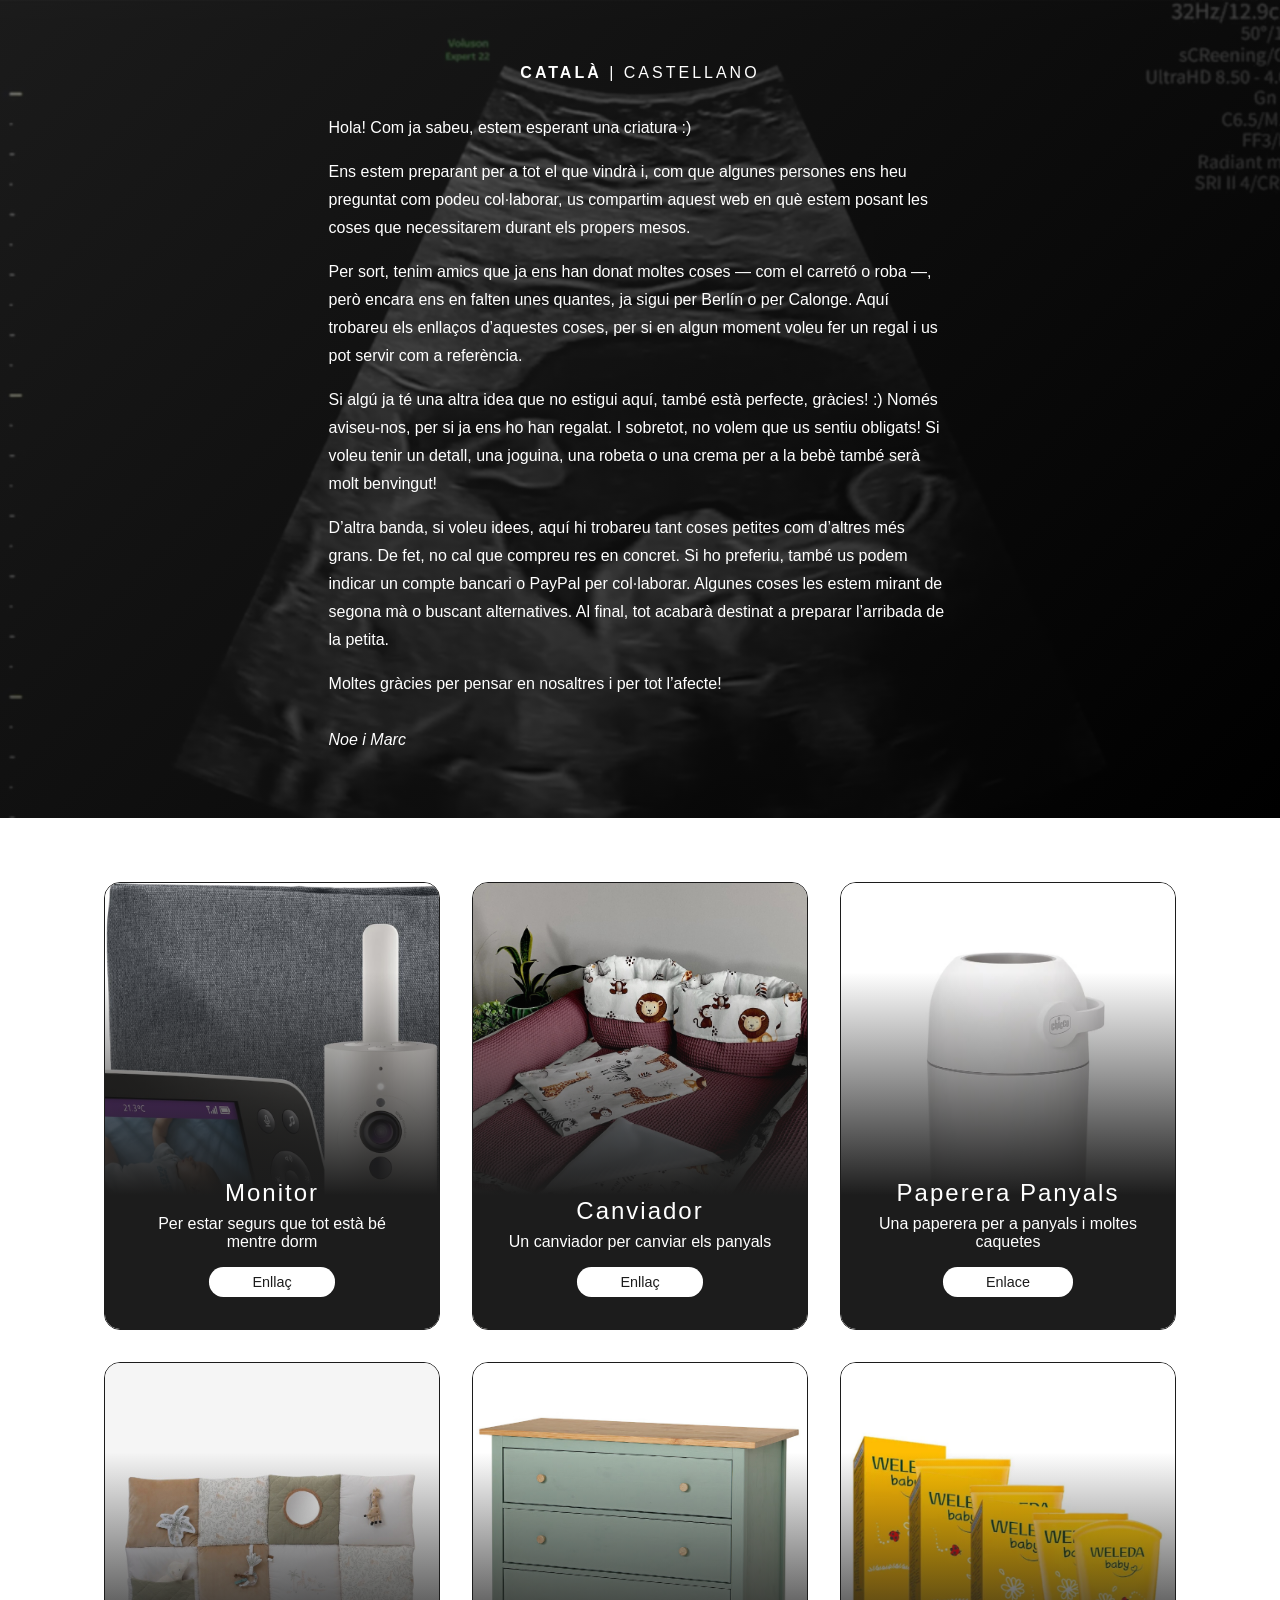
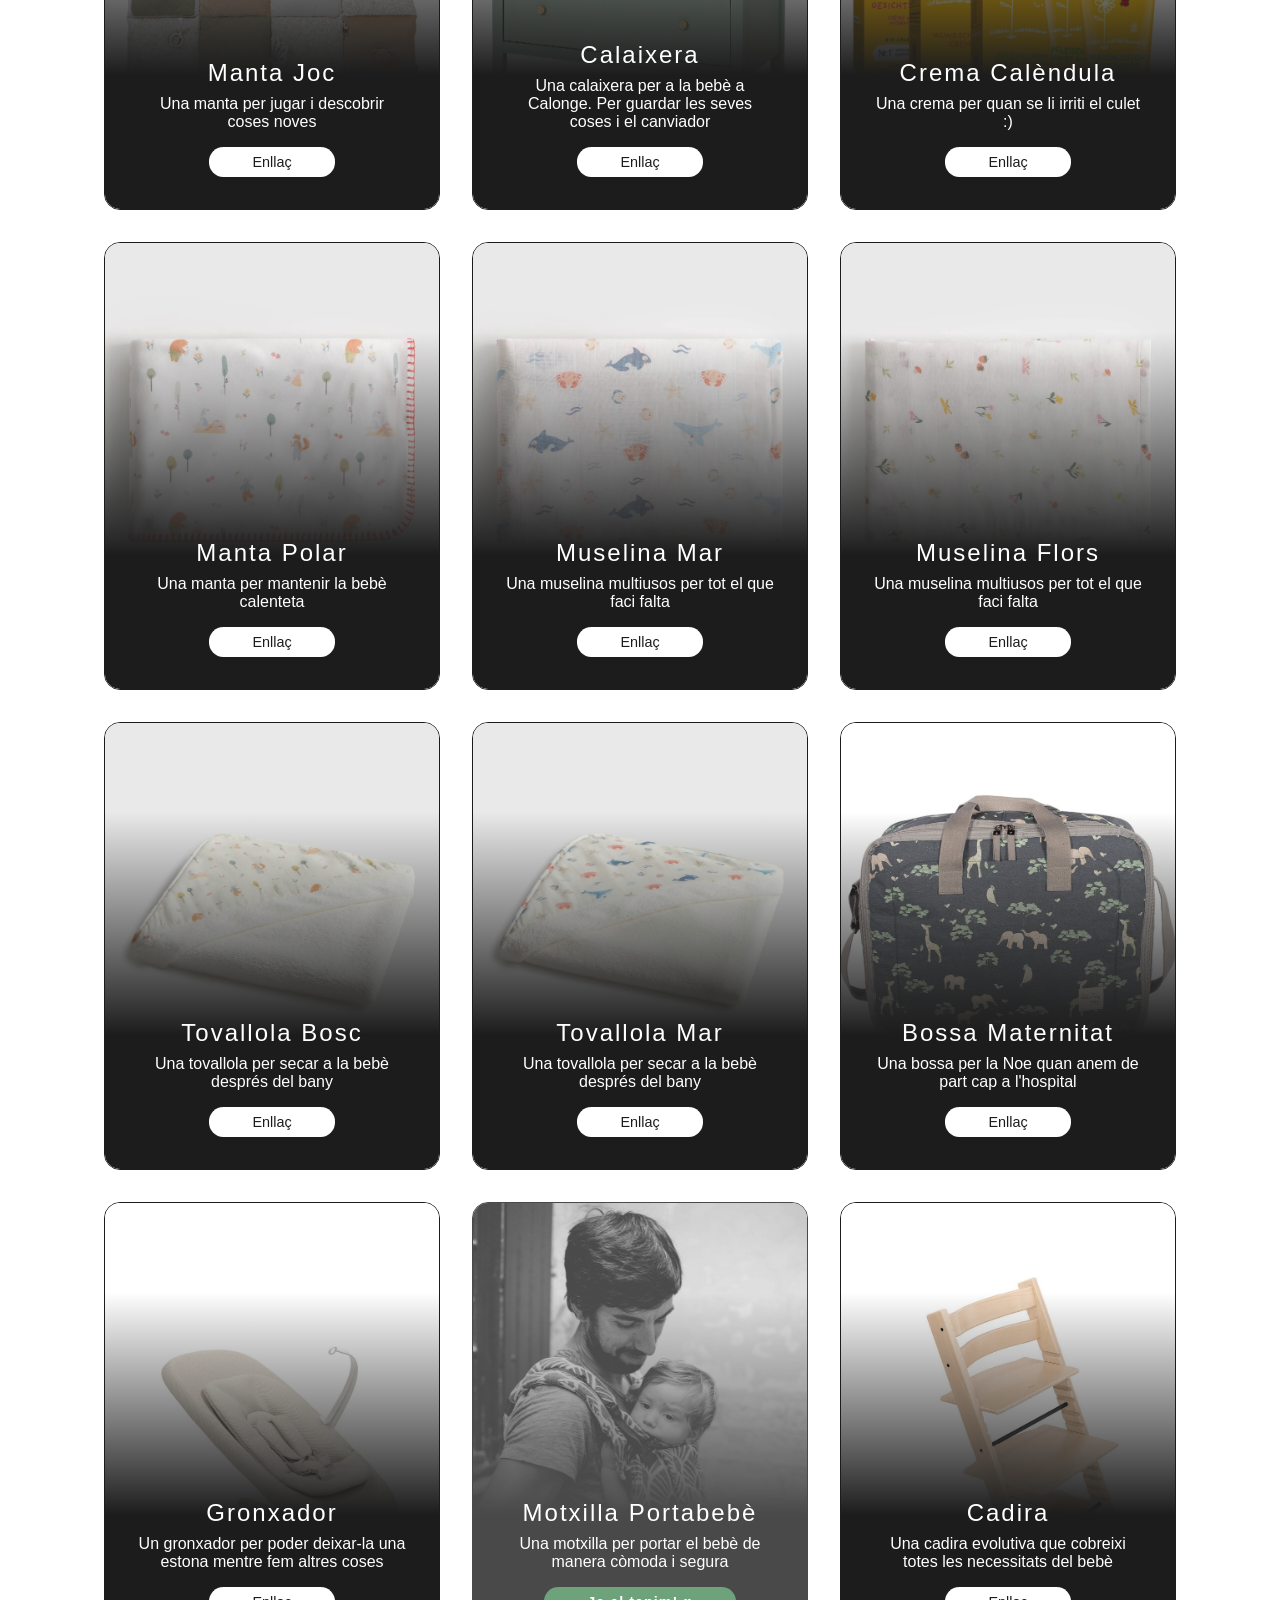
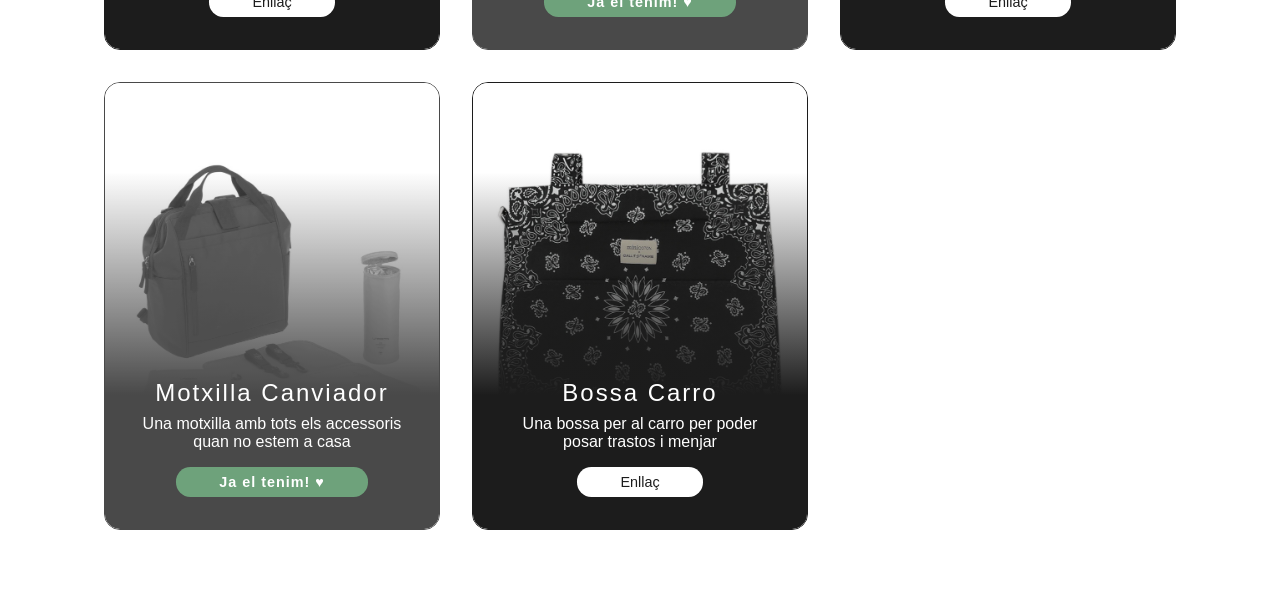
==== index.html @ ebcb917f "feat: tengui motxilla" ====
<!DOCTYPE html>
<html lang="ca-ES">

<head>
  <meta charset="UTF-8">
  <meta name="viewport" content="width=device-width, initial-scale=1.0">

  <title>Noe & Marc</title>

  <link rel="stylesheet" href="style.css">
</head>

<body>

  <section class="entrada">
    <div class="text">
      <div class="idioma">
        <a class="active" href="index.html">Català</a> |
        <a href="es.html">Castellano</a>
      </div>
      <p>Hola! Com ja sabeu, estem esperant una criatura :)</p>
      <p>Ens estem preparant per a tot el que vindrà i, com que algunes persones ens heu preguntat com podeu
        col·laborar, us compartim aquest web en què estem posant les coses que necessitarem durant els propers mesos.
      </p>
      <p>Per sort, tenim amics que ja ens han donat moltes coses — com el carretó o roba —, però encara ens en falten
        unes quantes, ja sigui per Berlín o per Calonge. Aquí trobareu els enllaços d’aquestes coses, per si en algun
        moment voleu fer un regal i us pot servir com a referència.</p>
      <p>Si algú ja té una altra idea que no estigui aquí, també està perfecte, gràcies! :) Només aviseu-nos, per si ja
        ens ho han regalat. I sobretot, no volem que us sentiu obligats! Si voleu tenir un detall, una joguina, una
        robeta o una crema per a la bebè també serà molt benvingut!</p>
      <p>D’altra banda, si voleu idees, aquí hi trobareu tant coses petites com d’altres més grans. De fet, no cal que
        compreu res en concret. Si ho preferiu, també us podem indicar un compte bancari o PayPal per col·laborar.
        Algunes coses les estem mirant de segona mà o buscant alternatives. Al final, tot acabarà destinat a preparar
        l’arribada de la petita.</p>
      <p>Moltes gràcies per pensar en nosaltres i per tot l’afecte!</p>
      <p>Noe i Marc</p>
    </div>
  </section>

  <section class="productes">

    <div class="tarjeta">
      <img alt="monitor" src="img/monitor.jpg">
      <div class="overlay">
        <h3>Monitor</h3>
        <p>Per estar segurs que tot està bé mentre dorm</p>
        <a target="_blank" href="https://www.philips.de/c-p/SCD973_26/premium-verbunden-baby-monitor-verbunden">Enllaç</a>
      </div>
    </div>

    <div class="tarjeta">
      <img alt="canviador" src="img/canviadorb.jpg">
      <div class="overlay">
        <h3>Canviador</h3>
        <p>Un canviador per canviar els panyals</p>
        <a target="_blank" href="https://sleepesheep.com/products/changing-mat-set-of-6-elements-zoo-and-blueberry?variant=53112164974925">Enllaç</a>
      </div>
    </div>

    <div class="tarjeta">
      <img alt="paperera panyals" src="img/panyals.jpg">
      <div class="overlay">
        <h3>Paperera Panyals</h3>
        <p>Una paperera per a panyals i moltes caquetes</p>
        <a target="_blank"
          href="https://www.babyone.de/windeleimer/chicco/windeleimer-odour-off-white/2000572473408.html?StoreID=80">Enlace</a>
      </div>
    </div>

    <div class="tarjeta">
      <img alt="manta joc" src="img/joc.jpg">
      <div class="overlay">
        <h3>Manta Joc</h3>
        <p>Una manta per jugar i descobrir coses noves</p>
        <a target="_blank" href="https://www.vertbaudet.de/baby-activity-decke-beige-babylon.htm?ProductId=341004136&FiltreCouleur=0821">Enllaç</a>
      </div>
    </div>

    <div class="tarjeta">
      <img alt="hemnes" src="img/hemnes.jpg">
      <div class="overlay">
        <h3>Calaixera</h3>
        <p>Una calaixera per a la bebè a Calonge. Per guardar les seves coses i el canviador</p>
        <a target="_blank" href="https://www.ikea.com/es/es/p/hemnes-comoda-3-cajones-verde-grisaceo-tinte-marron-claro-70610738/#content">Enllaç</a>
      </div>
    </div>

    <div class="tarjeta">
      <img alt="crema" src="img/crema.jpg">
      <div class="overlay">
        <h3>Crema Calèndula</h3>
        <p>Una crema per quan se li irriti el culet :)</p>
        <a target="_blank" href="https://www.shop-apotheke.com/baby/8115204/weleda-baby-gesichtscreme-calendula-weleda-baby-wundschutzcreme-calendula-weleda-baby-waschlotion-shampoo-calendula-weleda-baby-pflegecreme-calendula-koerper-gesicht.htm?offerId=COM08115204">Enllaç</a>
      </div>
    </div>

    <div class="tarjeta">
      <img alt="manta" src="img/manta.jpg">
      <div class="overlay">
        <h3>Manta Polar</h3>
        <p>Una manta per mantenir la bebè calenteta</p>
        <a target="_blank" href="https://www.textura-interiors.com/products/plaids-poliester-wopi-blanco-bebe-cama">Enllaç</a>
      </div>
    </div>

    <div class="tarjeta">
      <img alt="muselina" src="img/muselinamar.jpg">
      <div class="overlay">
        <h3>Muselina Mar</h3>
        <p>Una muselina multiusos per tot el que faci falta</p>
        <a target="_blank" href="https://www.textura-interiors.com/products/plaids-algodon-sealumu-blanco-bebe-cama">Enllaç</a>
      </div>
    </div>

    <div class="tarjeta">
      <img alt="muselina" src="img/muselinaflors.jpg">
      <div class="overlay">
        <h3>Muselina Flors</h3>
        <p>Una muselina multiusos per tot el que faci falta</p>
        <a target="_blank" href="https://www.textura-interiors.com/products/plaids-algodon-wopimu-blanco-bebe-cama">Enllaç</a>
      </div>
    </div>

    <div class="tarjeta">
      <img alt="tovallola" src="img/tovallolabosc.jpg">
      <div class="overlay">
        <h3>Tovallola Bosc</h3>
        <p>Una tovallola per secar a la bebè després del bany</p>
        <a target="_blank" href="https://www.textura-interiors.com/products/toalla-bano-algodon-wopi-blanco-bebe-bano">Enllaç</a>
      </div>
    </div>

    <div class="tarjeta">
      <img alt="tovallola" src="img/tovallola.jpg">
      <div class="overlay">
        <h3>Tovallola Mar</h3>
        <p>Una tovallola per secar a la bebè després del bany</p>
        <a target="_blank" href="https://www.textura-interiors.com/products/toalla-bano-algodon-sealu-blanco-bebe-bano">Enllaç</a>
      </div>
    </div>

    <div class="tarjeta">
      <img alt="bossa maternitat" src="img/maternitat.jpg">
      <div class="overlay">
        <h3>Bossa Maternitat</h3>
        <p>Una bossa per la Noe quan anem de part cap a l'hospital</p>
        <a target="_blank" href="https://www.amazon.es/Walking-maternidad-Organizador-necesiten-36294/dp/B09R4XDYML">Enllaç</a>
      </div>
    </div>

    <div class="tarjeta">
      <img alt="gronxador" src="img/gronxador.jpg">
      <div class="overlay">
        <h3>Gronxador</h3>
        <p>Un gronxador per poder deixar-la una estona mentre fem altres coses</p>
        <a target="_blank" href="https://www.stokke.com/DEU/de-de/babywippe/yoga-baby-bouncer-swing.html">Enllaç</a>
      </div>
    </div>

    <div class="tarjeta tengui">
      <img alt="motxilla" src="img/motxilla.jpg">
      <div class="overlay">
        <h3>Motxilla Portabebè</h3>
        <p>Una motxilla per portar el bebè de manera còmoda i segura</p>
        <!-- <a target="_blank" href="https://kangura.com/es/tienda-online/mochilas/mochila-evolutiva-portabebe-neko-smart-baby/mocha-lino">Enllaç</a> -->
        <span class="banner">Ja el tenim! ♥</span>
      </div>
    </div>

    <div class="tarjeta">
      <img alt="cadira" src="img/cadira.jpg">
      <div class="overlay">
        <h3>Cadira</h3>
        <p>Una cadira evolutiva que cobreixi totes les necessitats del bebè</p>
        <a target="_blank" href="https://www.stokke.com/DEU/de-de/hochstuehle/tripp-trapp/1001.html">Enllaç</a>
      </div>
    </div>

    <div class="tarjeta tengui">
      <img alt="canviador" src="img/canviador.jpg">
      <div class="overlay">
        <h3>Motxilla Canviador</h3>
        <p>Una motxilla amb tots els accessoris quan no estem a casa</p>
        <!-- <a target="_blank" href="https://www.laessig-fashion.de/wickelrucksack-goldie-up-green-label-schwarz">Enllaç</a> -->
        <span class="banner">Ja el tenim! ♥</span>
      </div>
    </div>

    <div class="tarjeta">
      <img alt="bossa" src="img/bossa.jpg">
      <div class="overlay">
        <h3>Bossa Carro</h3>
        <p>Una bossa per al carro per poder posar trastos i menjar</p>
        <a target="_blank" href="https://minicoton.com/ca/collections/icona/products/bossa-icon-negra-3?variant=45215383224510">Enllaç</a>
      </div>
    </div>

  </section>

</body>

</html>
---- style.css ----
/* ---------- document ---------- */

* {
  box-sizing: border-box;
  margin: 0;
  padding: 0;
}

/* ---------- cos ---------- */

body {
  font-family: 'Roboto Mono', sans-serif;
  color: #fff;
}

/* ---------- seccions ---------- */

.entrada {
  position: relative;
  min-height: 50vh;
  padding: 2em;
  background-image: url('img/ultraschall.jpg');
  background-position: center;
  background-attachment: fixed;
  background-repeat: no-repeat;
  background-size: cover;
}

@media (min-width: 768px) {
  .entrada {
    padding: 4em;
  }
}

.entrada::before {
  position: absolute;
  top: 0;
  left: 0;
  right: 0;
  bottom: 0;
  content: '';
  background: linear-gradient(135deg, rgba(45, 45, 45, 0.6) 0%, rgba(0, 0, 0, 0.9) 100%);
}

.productes {
  max-width: 1200px;
  padding: 2em;
  display: grid;
  grid-template-columns: repeat(auto-fit, minmax(250px, 1fr));
  margin: 0 auto;
  gap: 2em;
}

@media (min-width: 768px) {
  .productes {
    padding: 4em;
  }
}

/* ---------- idioma ---------- */

.idioma {
  position: relative;
  margin-bottom: 2rem;
  text-align: center;
  letter-spacing: 3px;
  text-transform: uppercase;
}

.idioma a {
  color: #fff;
  text-decoration: none;
  transition: opacity 0.2s ease;
}

.idioma a:hover {
  opacity: 0.7;
}

.active {
  text-decoration: underline;
  font-weight: bold;
}

/* ---------- entrada ---------- */

.text {
  max-width: 70ch;
  margin: 0 auto;
}

.entrada p {
  position: relative;
  margin-bottom: 1rem;
  line-height: 1.75;
}

.entrada p:last-child {
  margin-top: 1.75rem;
  margin-bottom: 0;
  font-style: italic;
}

/* ---------- tarjeta ---------- */

.tarjeta {
  position: relative;
  overflow: hidden;
  border-radius: 1em;
  border: 1px solid #1c1c1c;
  aspect-ratio: 3 / 4;
}

.tarjeta img{
  width: 100%;
  height: 100%;
  object-fit: cover;
  transition: transform 0.5s ease;
}

.tarjeta:hover img {
  transform: scale(1.05);
}

/* ---------- overlay ---------- */

.overlay {
  height: 100%;
  width: 100%;
  background: linear-gradient(transparent 20%, #1c1c1c 70%);
  position: absolute;
  top: 0;
  display: flex;
  align-items: center;
  justify-content: flex-end;
  flex-direction: column;
  padding: 2em;
  text-align: center;
}

.overlay h3 {
  font-weight: 500;
  margin-bottom: .5rem;
  font-size: 1.5rem;
  letter-spacing: 2px;
}

.overlay p {
  margin-bottom: 1rem;
}

.overlay a {
  color: #1c1c1c;
  text-decoration: none;
  font-size: .9rem;
  background: #fff;
  border-radius: 1em;
  padding: .5em 3em;
  transition: background-color 0.3s ease, transform 0.2s ease;
}

.overlay a:hover {
  background-color: #e0e0e0;
  transform: translateY(-2px);
}

/* ---------- tengui ---------- */

.tarjeta.tengui {
  opacity: 0.8;
}

.tarjeta.tengui img {
  filter: grayscale(100%);
}

.tarjeta.tengui:hover img {
  transform: none; 
}

.overlay .banner {
  color: #fff;
  font-size: .9rem;
  background: #4a8c5b;
  border-radius: 1em;
  padding: .5em 3em;
  font-weight: bold;
  letter-spacing: 1px;
  cursor: default;
}
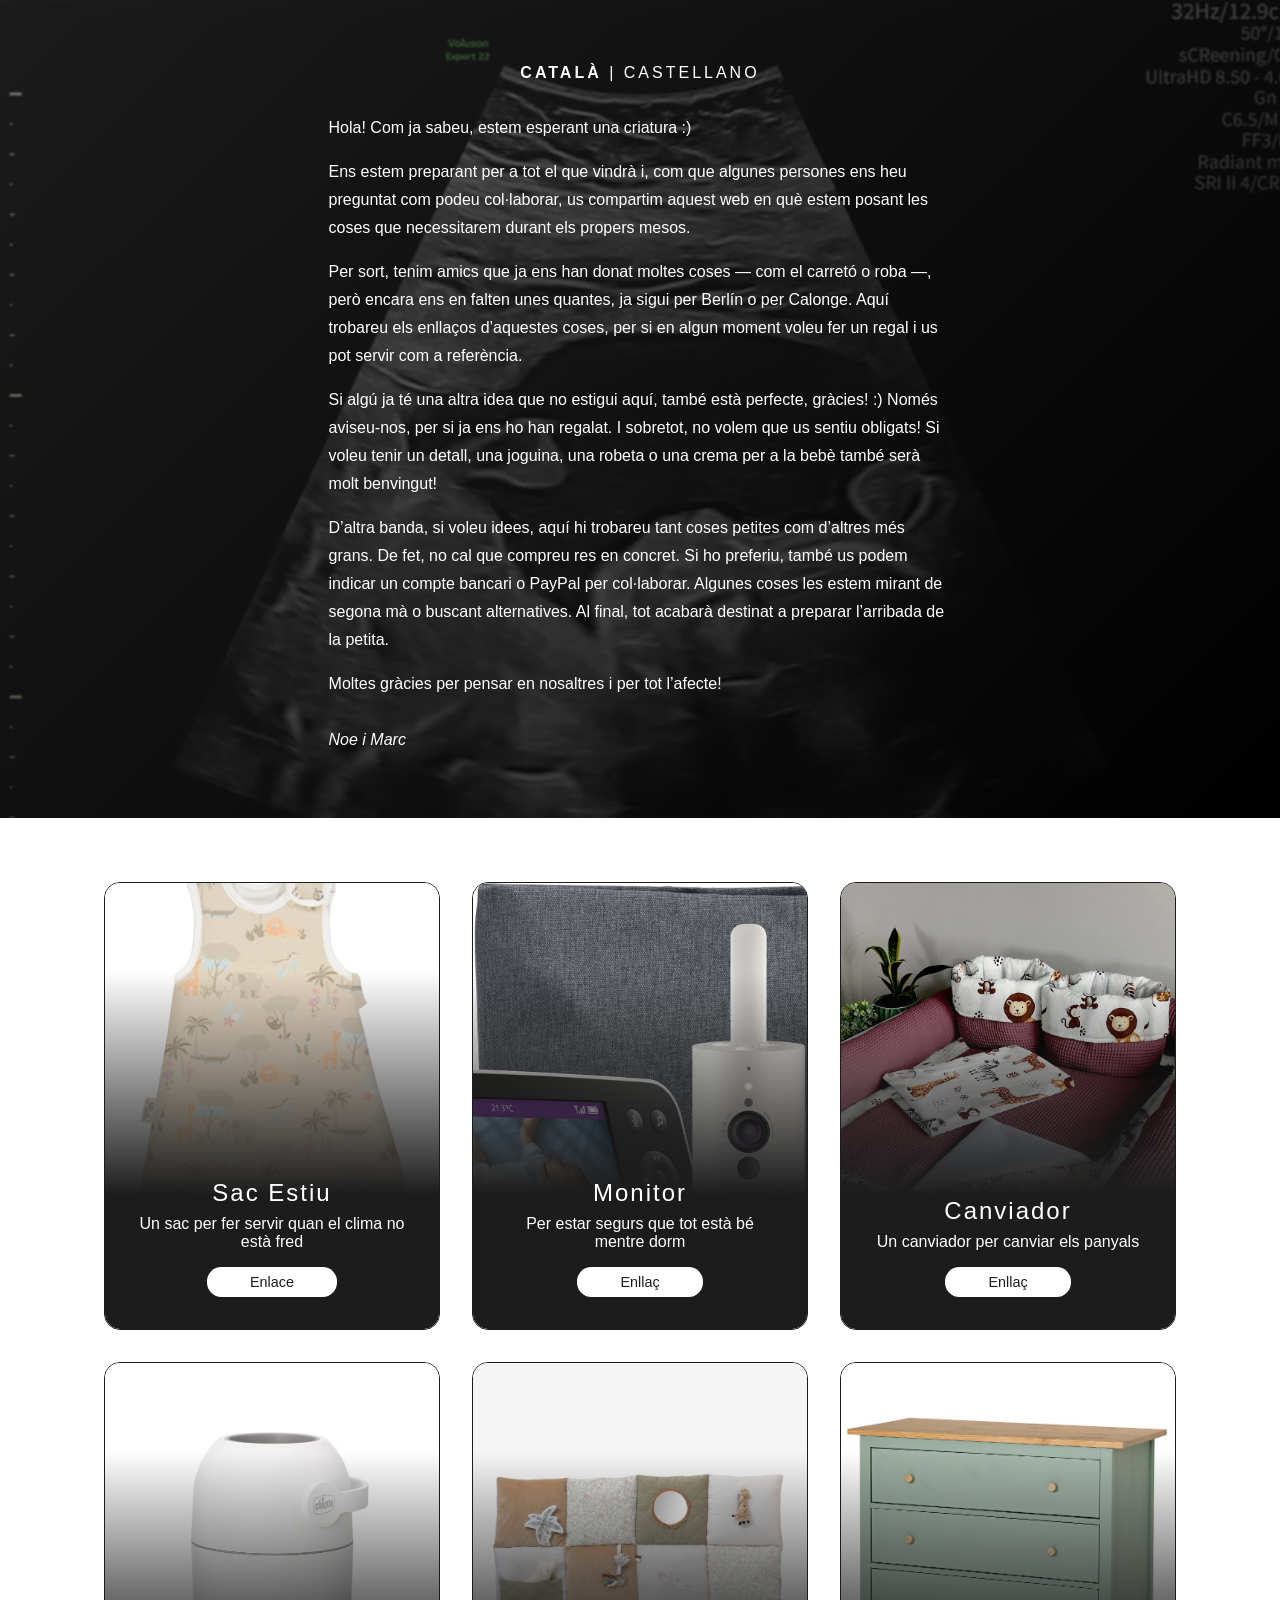
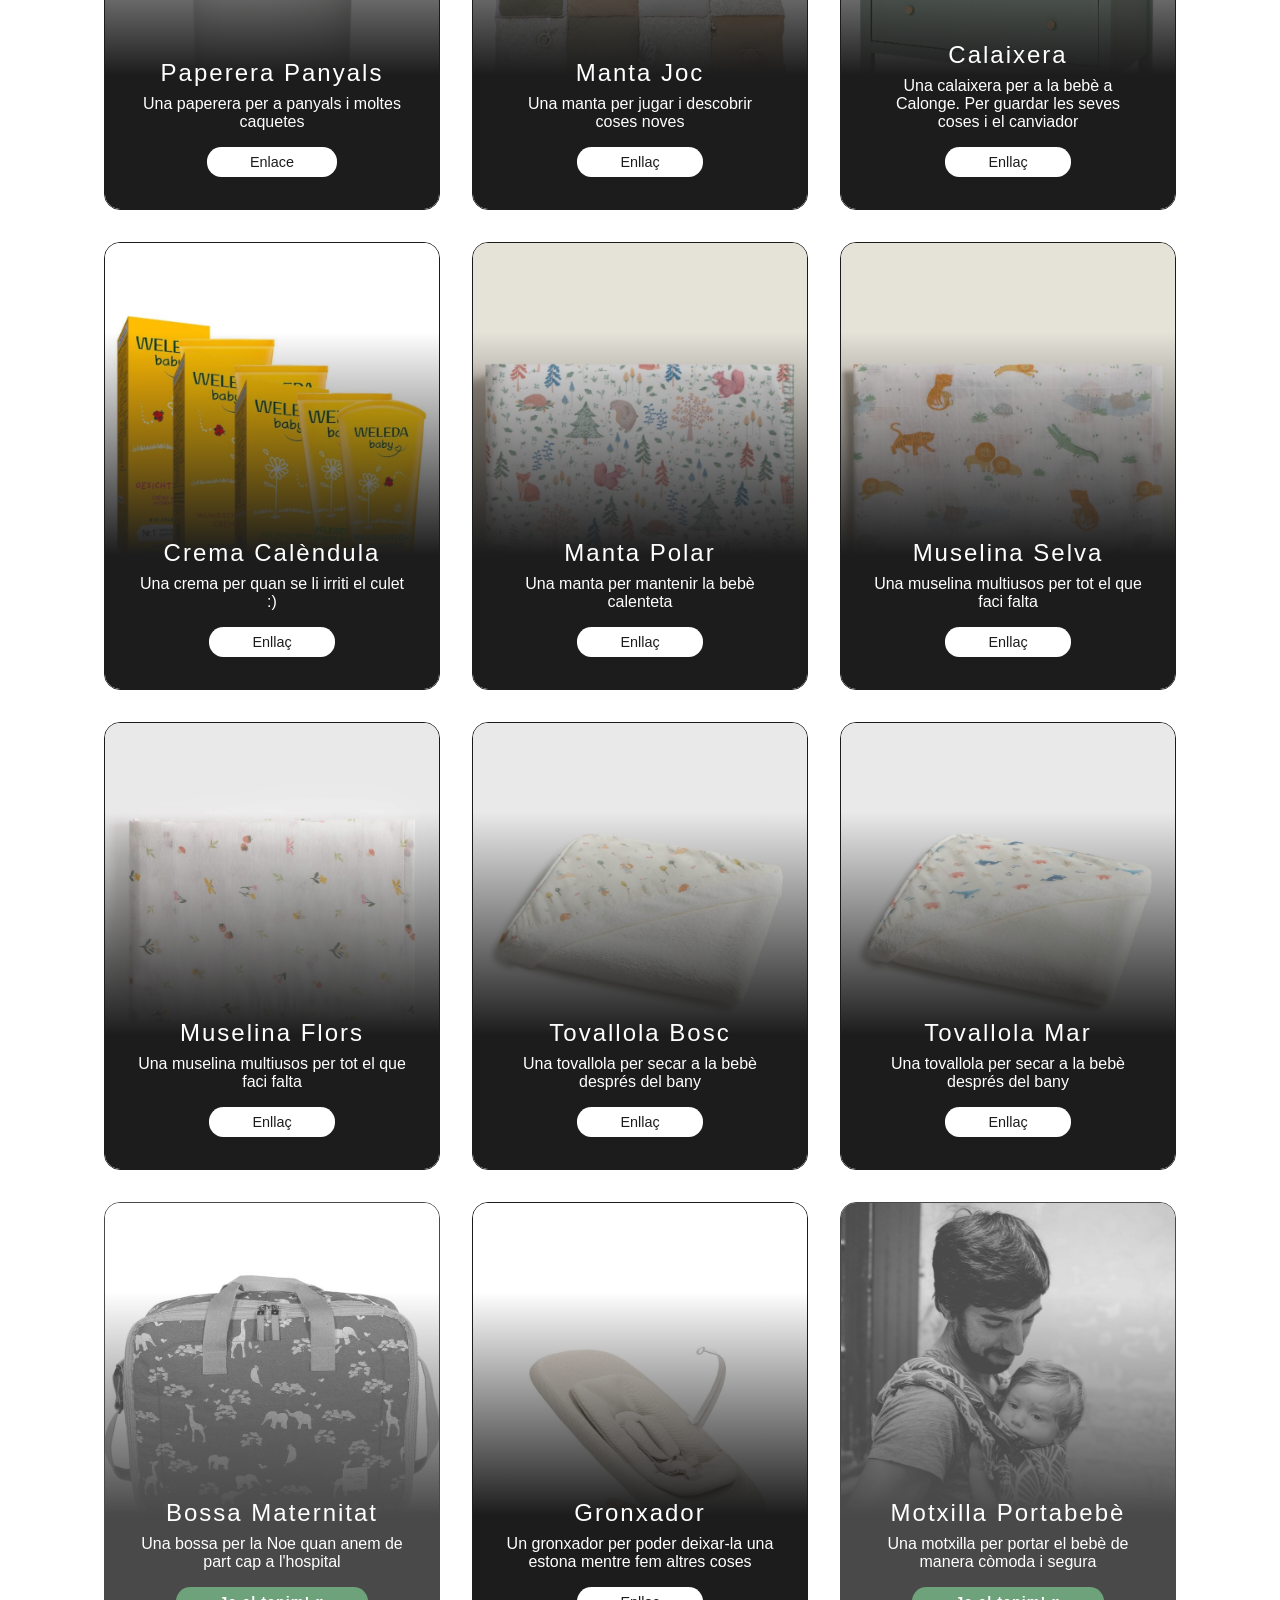
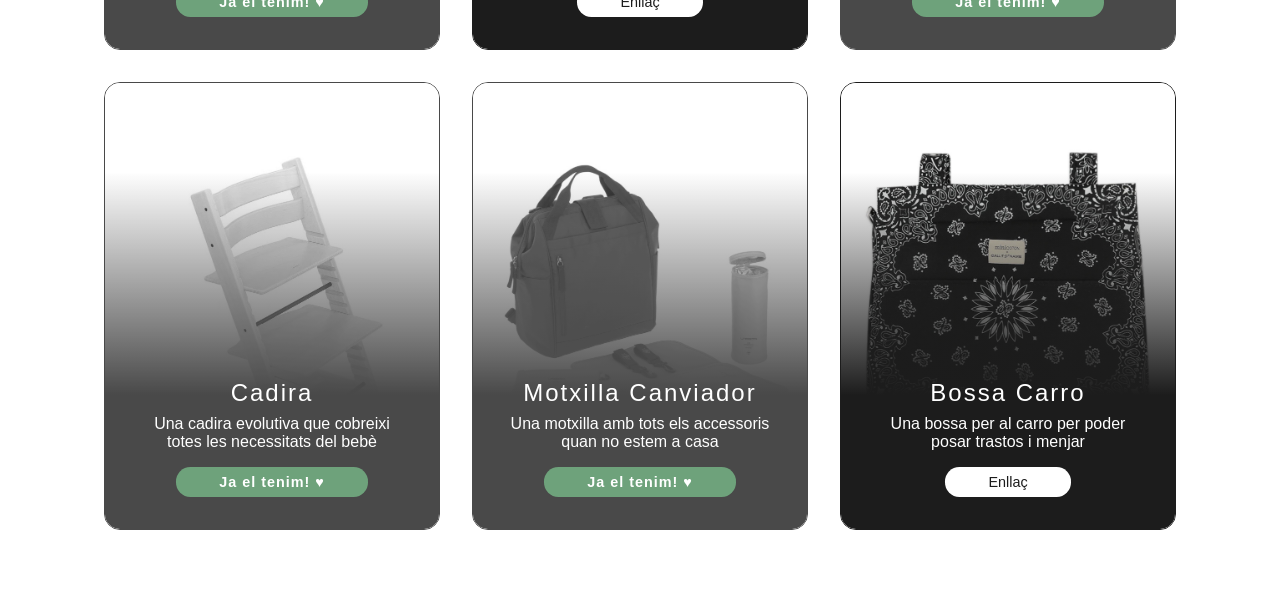
==== commit 9c150f62: "feat: afegeix sac" ====
--- a/index.html
+++ b/index.html
@@ -40,11 +40,21 @@
   <section class="productes">
 
     <div class="tarjeta">
+      <img alt="monitor" src="img/sac.jpg">
+      <div class="overlay">
+        <h3>Sac Estiu</h3>
+        <p>Un sac per fer servir quan el clima no està fred</p>
+        <a target="_blank" href="https://www.alvi.de/products/baby-maxime-jungle?variant=51499314282837">Enlace</a>
+      </div>
+    </div>
+
+    <div class="tarjeta">
       <img alt="monitor" src="img/monitor.jpg">
       <div class="overlay">
         <h3>Monitor</h3>
         <p>Per estar segurs que tot està bé mentre dorm</p>
-        <a target="_blank" href="https://www.philips.de/c-p/SCD973_26/premium-verbunden-baby-monitor-verbunden">Enllaç</a>
+        <a target="_blank"
+          href="https://www.philips.de/c-p/SCD973_26/premium-verbunden-baby-monitor-verbunden">Enllaç</a>
       </div>
     </div>
 
@@ -53,7 +63,8 @@
       <div class="overlay">
         <h3>Canviador</h3>
         <p>Un canviador per canviar els panyals</p>
-        <a target="_blank" href="https://sleepesheep.com/products/changing-mat-set-of-6-elements-zoo-and-blueberry?variant=53112164974925">Enllaç</a>
+        <a target="_blank"
+          href="https://sleepesheep.com/products/changing-mat-set-of-6-elements-zoo-and-blueberry?variant=53112164974925">Enllaç</a>
       </div>
     </div>
 
@@ -72,7 +83,8 @@
       <div class="overlay">
         <h3>Manta Joc</h3>
         <p>Una manta per jugar i descobrir coses noves</p>
-        <a target="_blank" href="https://www.vertbaudet.de/baby-activity-decke-beige-babylon.htm?ProductId=341004136&FiltreCouleur=0821">Enllaç</a>
+        <a target="_blank"
+          href="https://www.vertbaudet.de/baby-activity-decke-beige-babylon.htm?ProductId=341004136&FiltreCouleur=0821">Enllaç</a>
       </div>
     </div>
 
@@ -81,7 +93,8 @@
       <div class="overlay">
         <h3>Calaixera</h3>
         <p>Una calaixera per a la bebè a Calonge. Per guardar les seves coses i el canviador</p>
-        <a target="_blank" href="https://www.ikea.com/es/es/p/hemnes-comoda-3-cajones-verde-grisaceo-tinte-marron-claro-70610738/#content">Enllaç</a>
+        <a target="_blank"
+          href="https://www.ikea.com/es/es/p/hemnes-comoda-3-cajones-verde-grisaceo-tinte-marron-claro-70610738/#content">Enllaç</a>
       </div>
     </div>
 
@@ -90,7 +103,8 @@
       <div class="overlay">
         <h3>Crema Calèndula</h3>
         <p>Una crema per quan se li irriti el culet :)</p>
-        <a target="_blank" href="https://www.shop-apotheke.com/baby/8115204/weleda-baby-gesichtscreme-calendula-weleda-baby-wundschutzcreme-calendula-weleda-baby-waschlotion-shampoo-calendula-weleda-baby-pflegecreme-calendula-koerper-gesicht.htm?offerId=COM08115204">Enllaç</a>
+        <a target="_blank"
+          href="https://www.shop-apotheke.com/baby/8115204/weleda-baby-gesichtscreme-calendula-weleda-baby-wundschutzcreme-calendula-weleda-baby-waschlotion-shampoo-calendula-weleda-baby-pflegecreme-calendula-koerper-gesicht.htm?offerId=COM08115204">Enllaç</a>
       </div>
     </div>
 
@@ -99,16 +113,18 @@
       <div class="overlay">
         <h3>Manta Polar</h3>
         <p>Una manta per mantenir la bebè calenteta</p>
-        <a target="_blank" href="https://www.textura-interiors.com/products/plaids-poliester-wopi-blanco-bebe-cama">Enllaç</a>
+        <a target="_blank"
+          href="https://www.textura-interiors.com/products/plaids-poliester-bosqui-blanco-bebe-cama">Enllaç</a>
       </div>
     </div>
 
     <div class="tarjeta">
       <img alt="muselina" src="img/muselinamar.jpg">
       <div class="overlay">
-        <h3>Muselina Mar</h3>
+        <h3>Muselina Selva</h3>
         <p>Una muselina multiusos per tot el que faci falta</p>
-        <a target="_blank" href="https://www.textura-interiors.com/products/plaids-algodon-sealumu-blanco-bebe-cama">Enllaç</a>
+        <a target="_blank"
+          href="https://www.textura-interiors.com/products/plaids-algodon-junomu-blanco-bebe-cama">Enllaç</a>
       </div>
     </div>
 
@@ -117,7 +133,8 @@
       <div class="overlay">
         <h3>Muselina Flors</h3>
         <p>Una muselina multiusos per tot el que faci falta</p>
-        <a target="_blank" href="https://www.textura-interiors.com/products/plaids-algodon-wopimu-blanco-bebe-cama">Enllaç</a>
+        <a target="_blank"
+          href="https://www.textura-interiors.com/products/plaids-algodon-wopimu-blanco-bebe-cama">Enllaç</a>
       </div>
     </div>
 
@@ -126,7 +143,8 @@
       <div class="overlay">
         <h3>Tovallola Bosc</h3>
         <p>Una tovallola per secar a la bebè després del bany</p>
-        <a target="_blank" href="https://www.textura-interiors.com/products/toalla-bano-algodon-wopi-blanco-bebe-bano">Enllaç</a>
+        <a target="_blank"
+          href="https://www.textura-interiors.com/products/toalla-bano-algodon-wopi-blanco-bebe-bano">Enllaç</a>
       </div>
     </div>
 
@@ -135,16 +153,18 @@
       <div class="overlay">
         <h3>Tovallola Mar</h3>
         <p>Una tovallola per secar a la bebè després del bany</p>
-        <a target="_blank" href="https://www.textura-interiors.com/products/toalla-bano-algodon-sealu-blanco-bebe-bano">Enllaç</a>
-      </div>
-    </div>
-
-    <div class="tarjeta">
+        <a target="_blank"
+          href="https://www.textura-interiors.com/products/toalla-bano-algodon-sealu-blanco-bebe-bano">Enllaç</a>
+      </div>
+    </div>
+
+    <div class="tarjeta tengui">
       <img alt="bossa maternitat" src="img/maternitat.jpg">
       <div class="overlay">
         <h3>Bossa Maternitat</h3>
         <p>Una bossa per la Noe quan anem de part cap a l'hospital</p>
-        <a target="_blank" href="https://www.amazon.es/Walking-maternidad-Organizador-necesiten-36294/dp/B09R4XDYML">Enllaç</a>
+        <!-- <a target="_blank" href="https://www.amazon.es/Walking-maternidad-Organizador-necesiten-36294/dp/B09R4XDYML">Enllaç</a> -->
+        <span class="banner">Ja el tenim! ♥</span>
       </div>
     </div>
 
@@ -167,12 +187,13 @@
       </div>
     </div>
 
-    <div class="tarjeta">
+    <div class="tarjeta tengui">
       <img alt="cadira" src="img/cadira.jpg">
       <div class="overlay">
         <h3>Cadira</h3>
         <p>Una cadira evolutiva que cobreixi totes les necessitats del bebè</p>
-        <a target="_blank" href="https://www.stokke.com/DEU/de-de/hochstuehle/tripp-trapp/1001.html">Enllaç</a>
+        <!-- <a target="_blank" href="https://www.stokke.com/DEU/de-de/hochstuehle/tripp-trapp/1001.html">Enllaç</a> -->
+        <span class="banner">Ja el tenim! ♥</span>
       </div>
     </div>
 
@@ -191,7 +212,8 @@
       <div class="overlay">
         <h3>Bossa Carro</h3>
         <p>Una bossa per al carro per poder posar trastos i menjar</p>
-        <a target="_blank" href="https://minicoton.com/ca/collections/icona/products/bossa-icon-negra-3?variant=45215383224510">Enllaç</a>
+        <a target="_blank"
+          href="https://minicoton.com/ca/collections/icona/products/bossa-icon-negra-3?variant=45215383224510">Enllaç</a>
       </div>
     </div>
 
@@ -199,4 +221,4 @@
 
 </body>
 
-</html>
+</html>
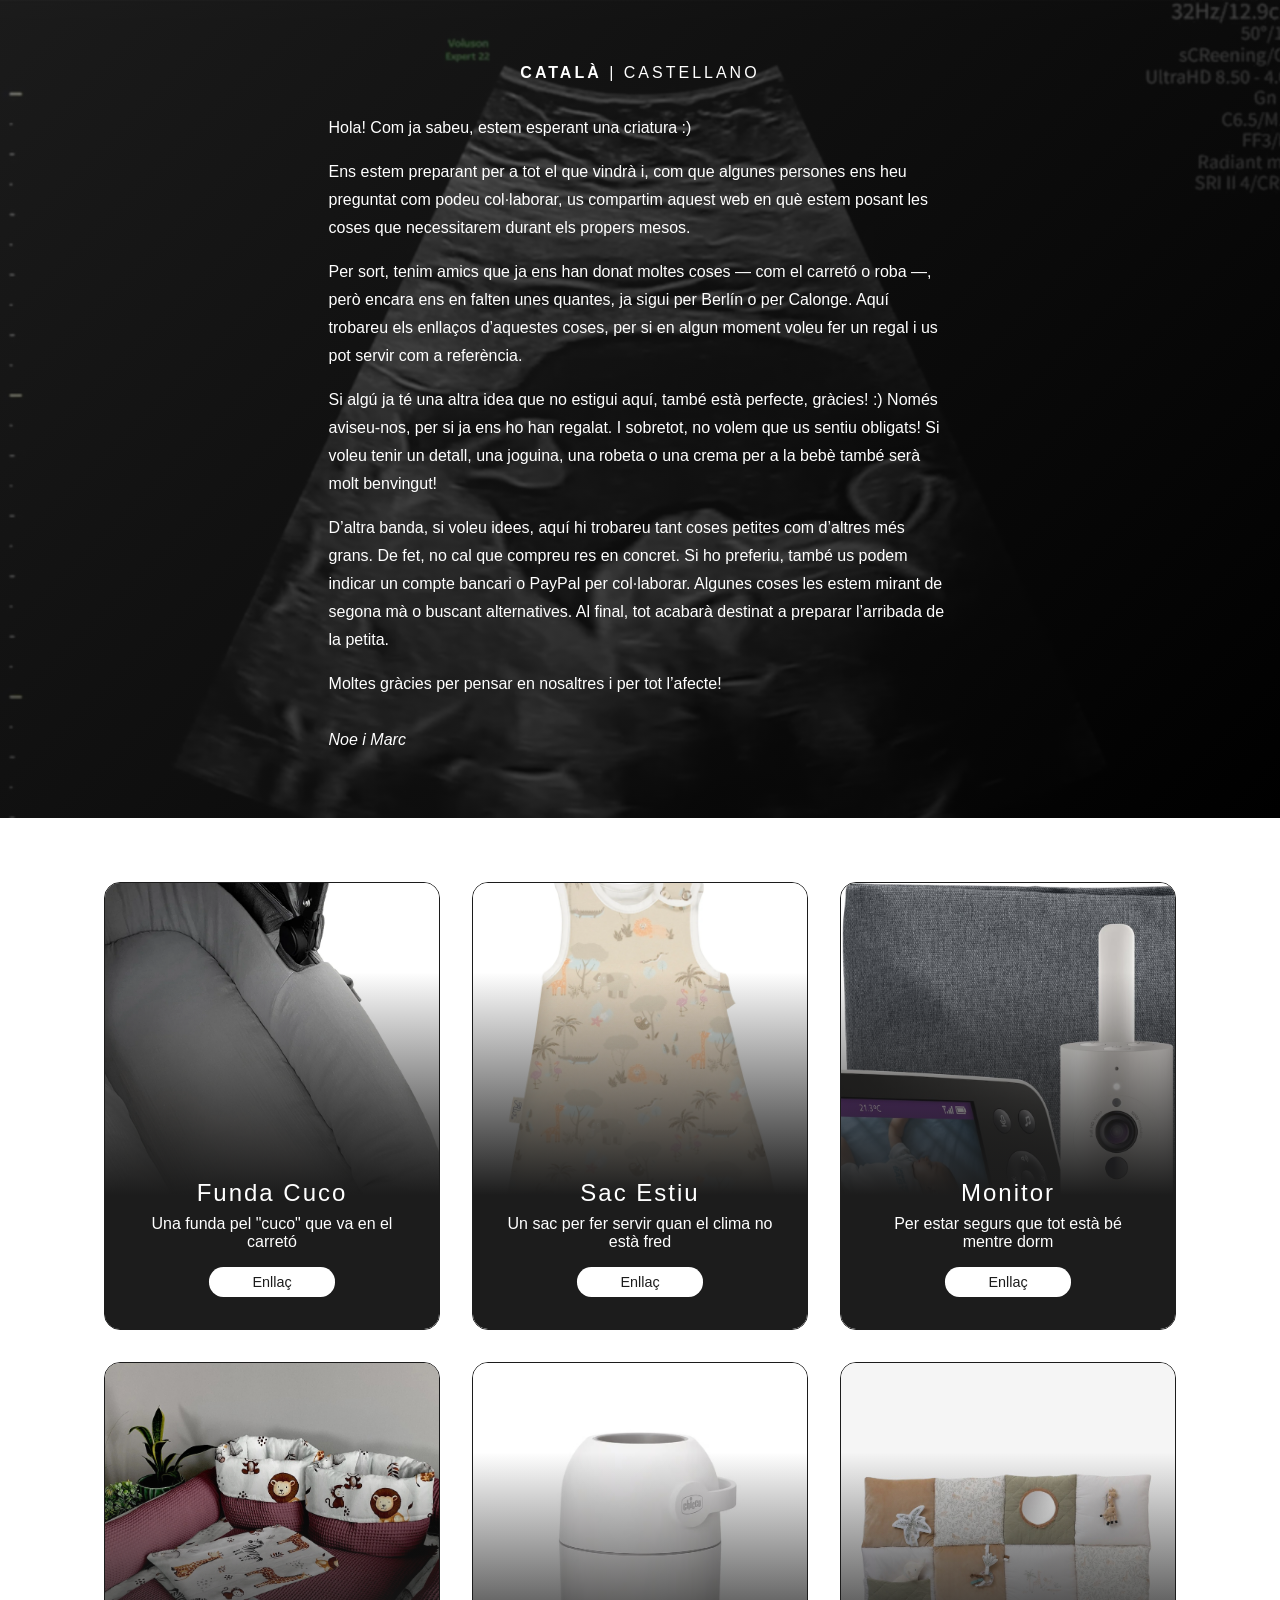
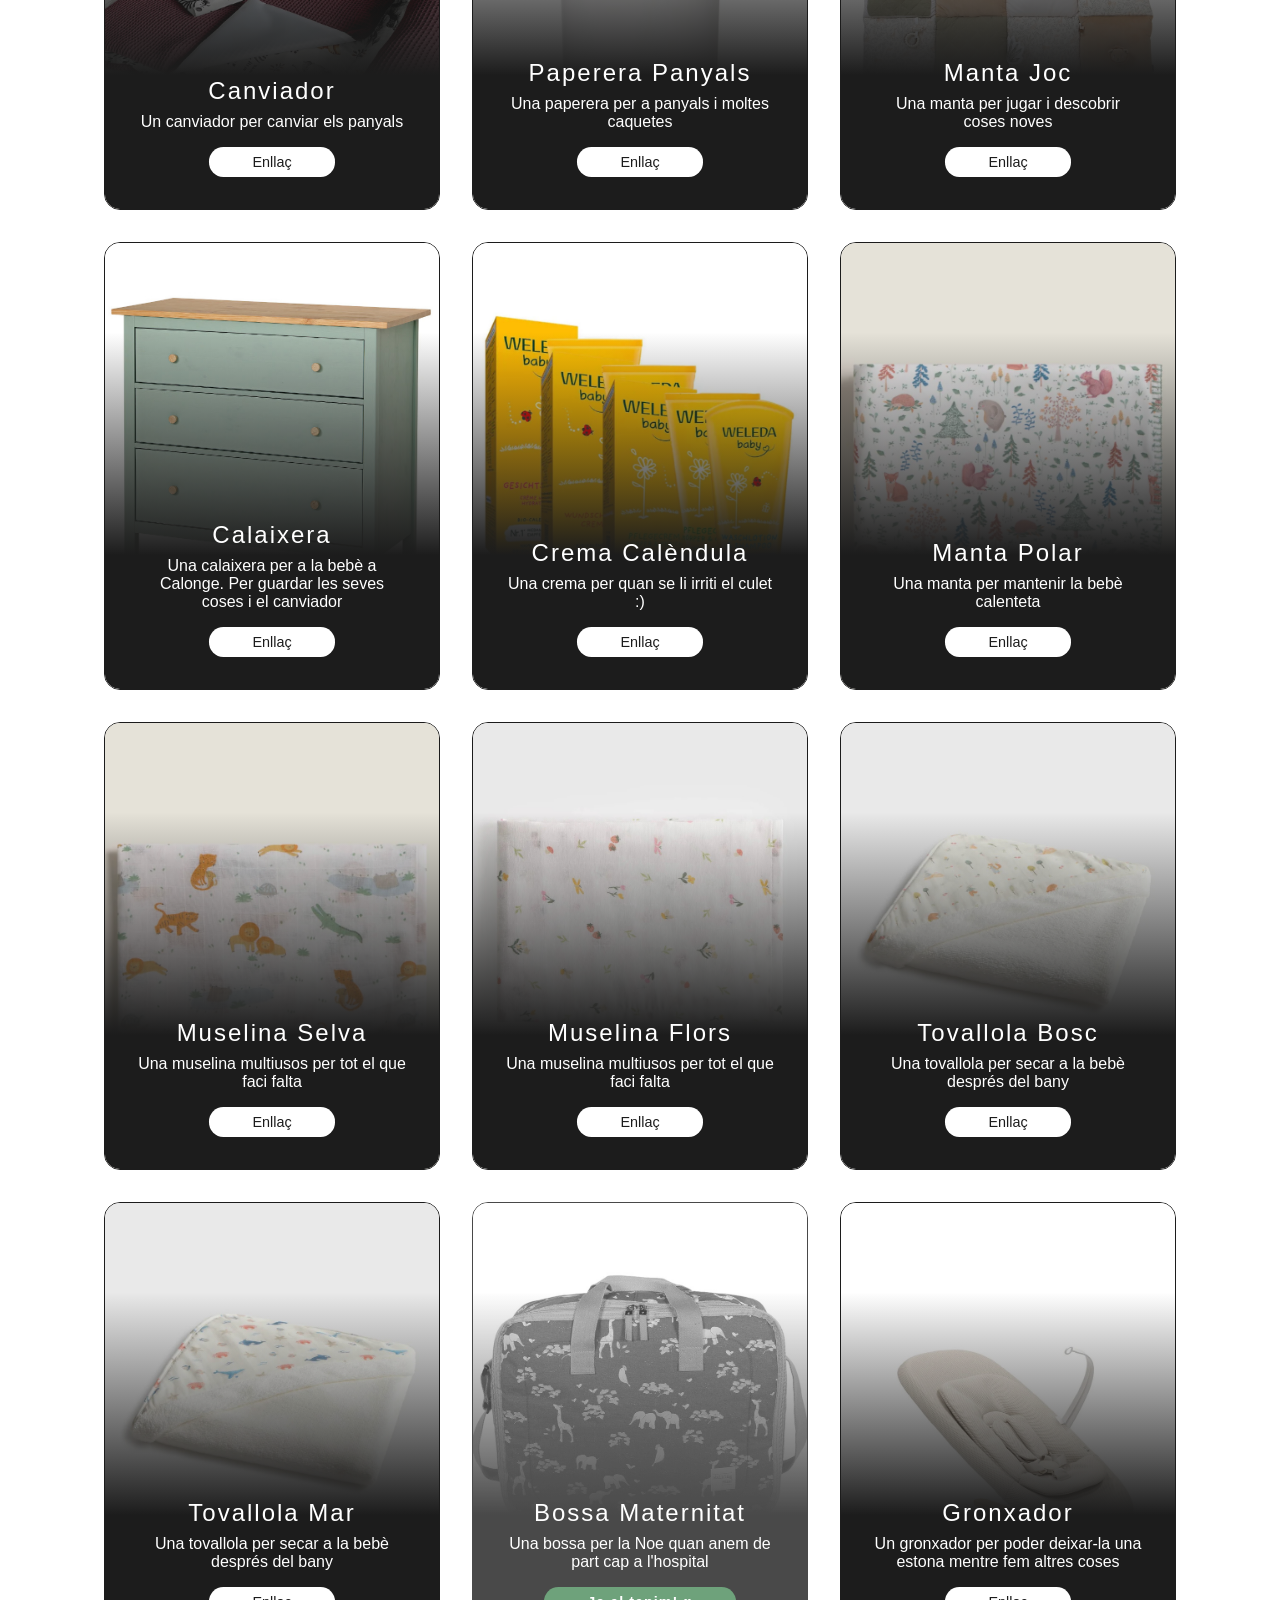
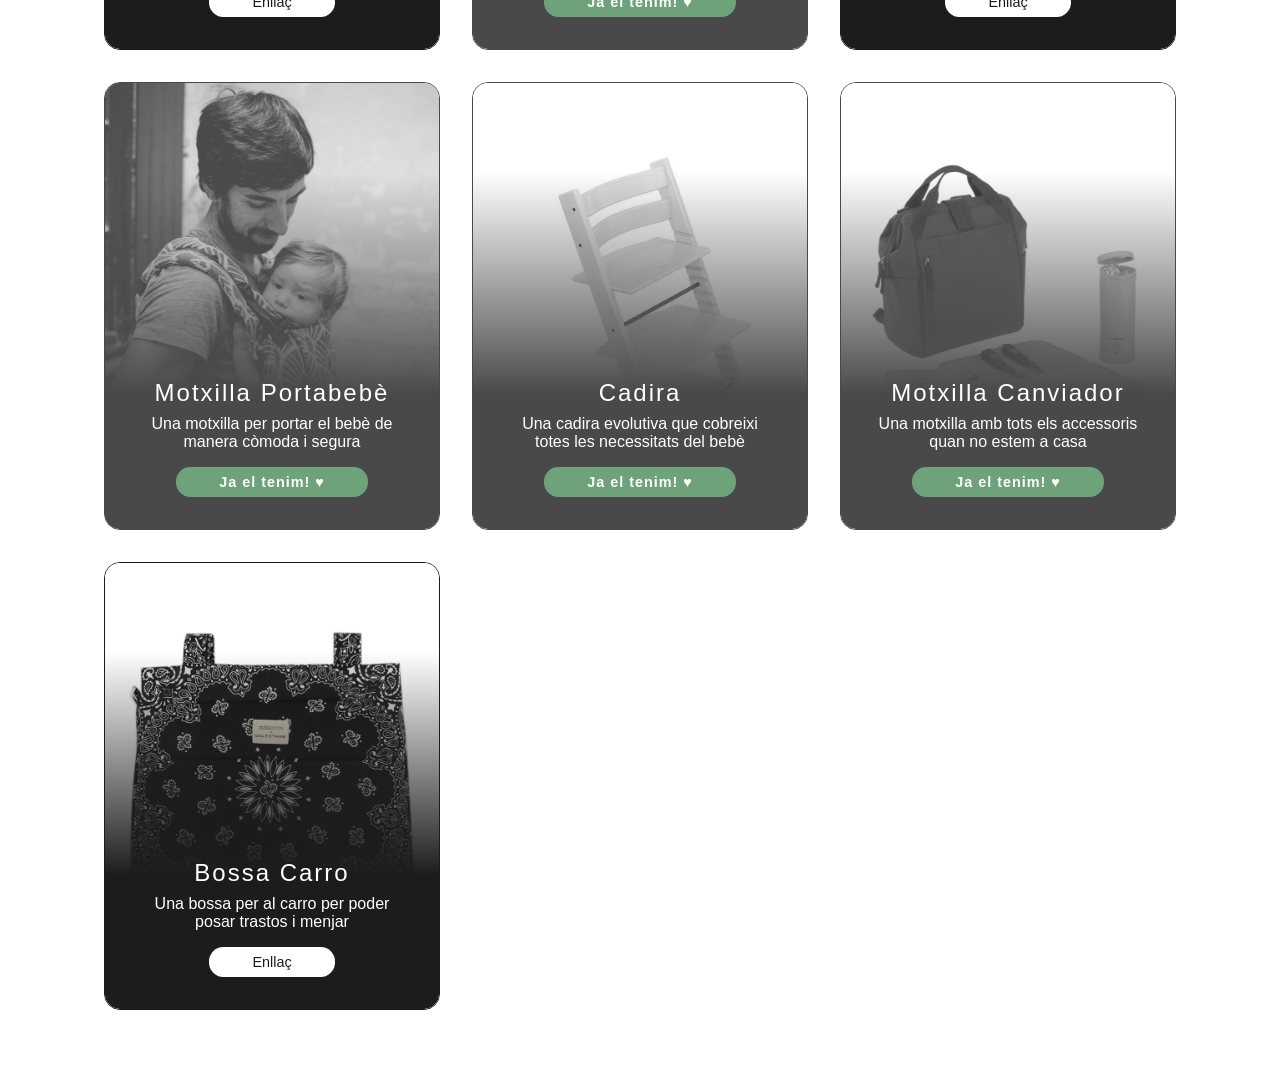
==== commit d5ddd9c9: "feat: afegeix funda cuco" ====
--- a/index.html
+++ b/index.html
@@ -40,11 +40,21 @@
   <section class="productes">
 
     <div class="tarjeta">
+      <img alt="funda" src="img/funda.jpg">
+      <div class="overlay">
+        <h3>Funda Cuco</h3>
+        <p>Una funda pel "cuco" que va en el carretó</p>
+        <a target="_blank"
+          href="https://minicoton.com/ca/products/funda-capazo-cybex-priam-blau-polsegos?pr_prod_strat=e5_desc&pr_rec_id=314387182&pr_rec_pid=8526812414142&pr_ref_pid=8526823751870&pr_seq=uniform&variant=45215392628926">Enllaç</a>
+      </div>
+    </div>
+
+    <div class="tarjeta">
       <img alt="monitor" src="img/sac.jpg">
       <div class="overlay">
         <h3>Sac Estiu</h3>
         <p>Un sac per fer servir quan el clima no està fred</p>
-        <a target="_blank" href="https://www.alvi.de/products/baby-maxime-jungle?variant=51499314282837">Enlace</a>
+        <a target="_blank" href="https://www.alvi.de/products/baby-maxime-jungle?variant=51499314282837">Enllaç</a>
       </div>
     </div>
 
@@ -74,7 +84,7 @@
         <h3>Paperera Panyals</h3>
         <p>Una paperera per a panyals i moltes caquetes</p>
         <a target="_blank"
-          href="https://www.babyone.de/windeleimer/chicco/windeleimer-odour-off-white/2000572473408.html?StoreID=80">Enlace</a>
+          href="https://www.babyone.de/windeleimer/chicco/windeleimer-odour-off-white/2000572473408.html?StoreID=80">Enllaç</a>
       </div>
     </div>
 
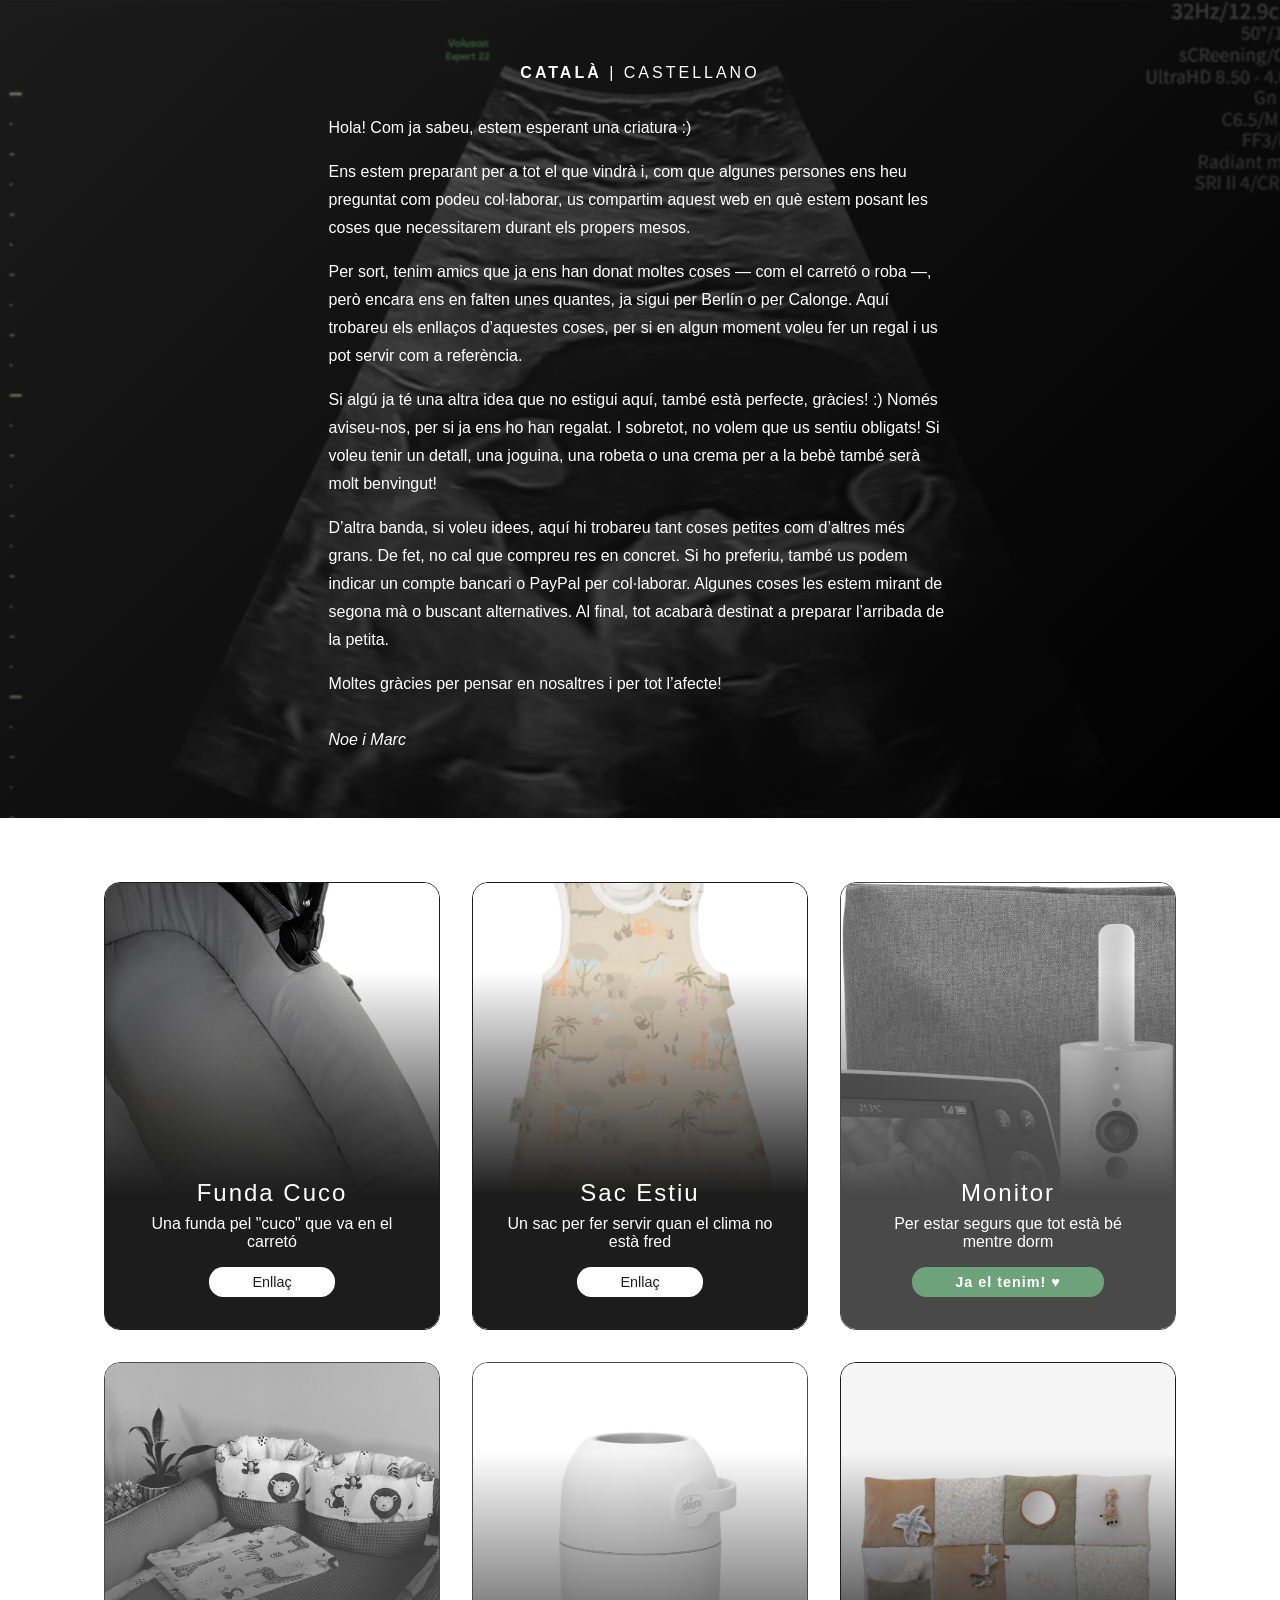
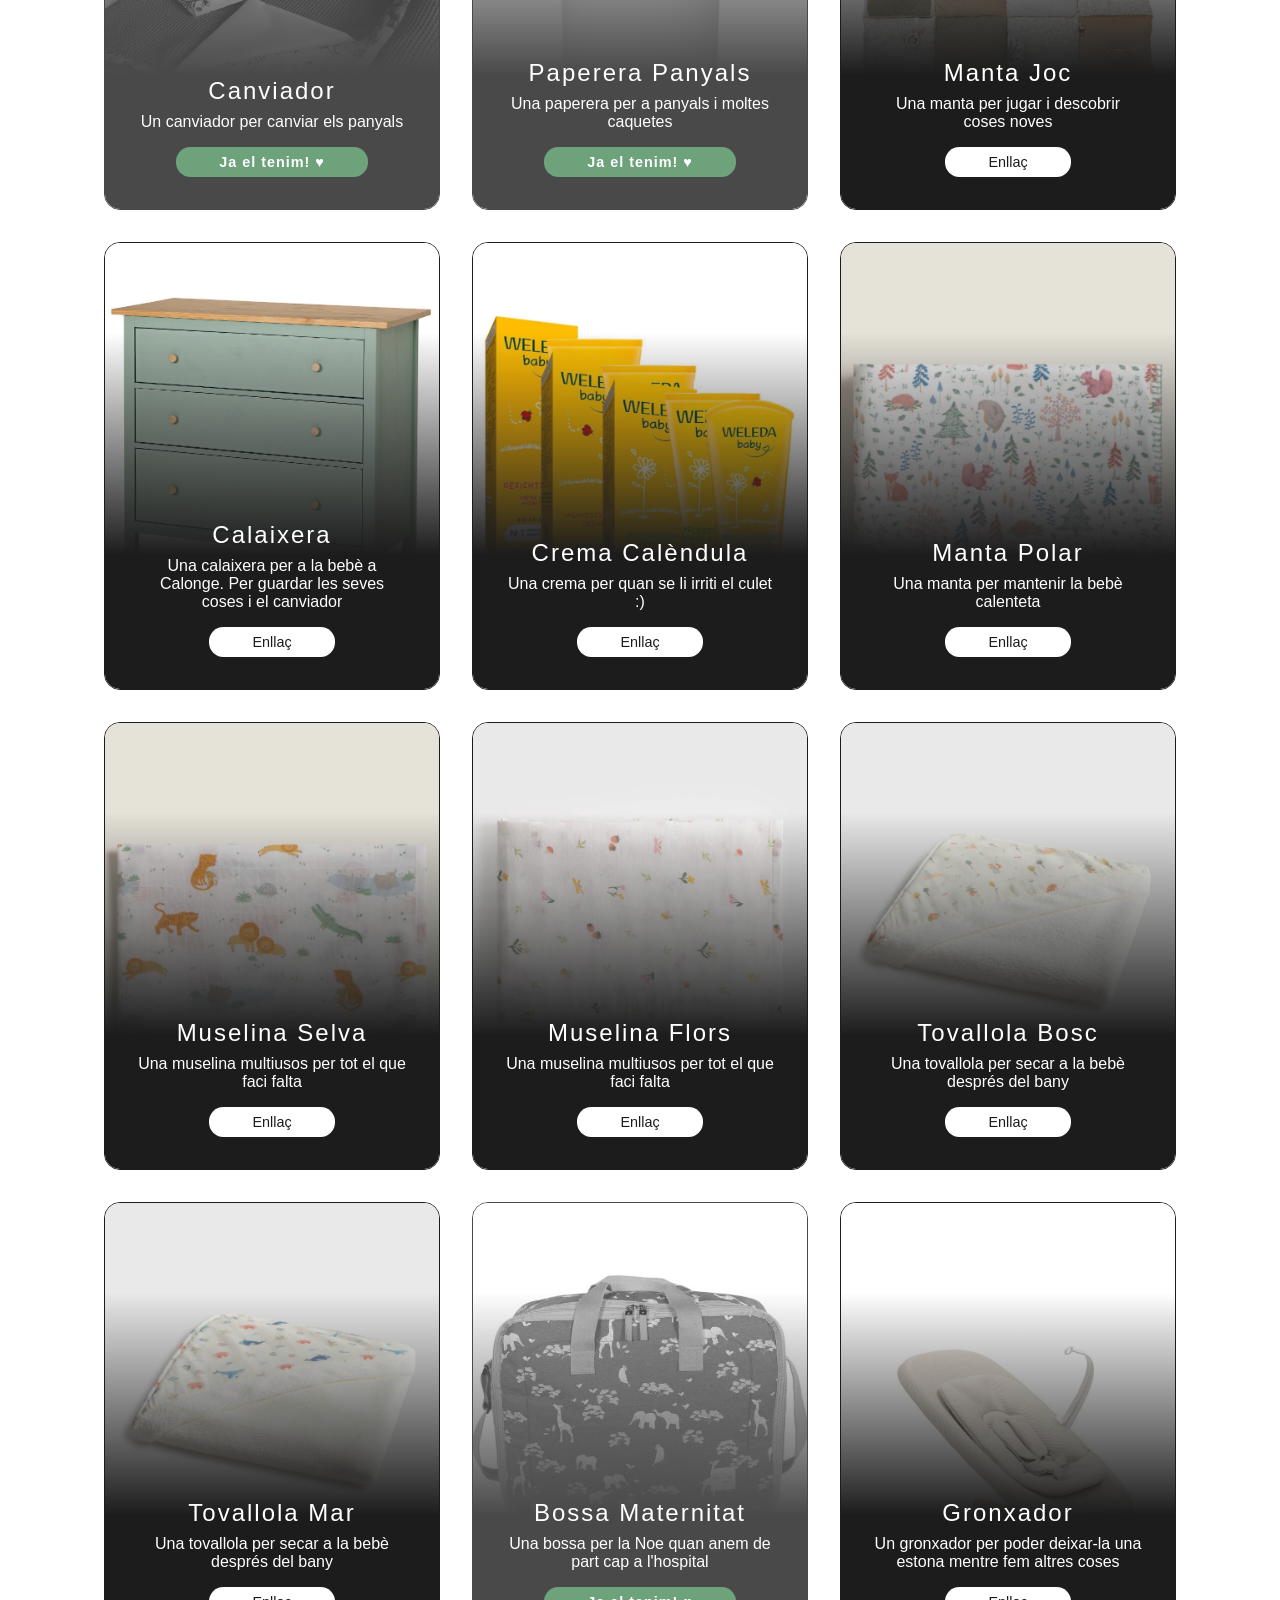
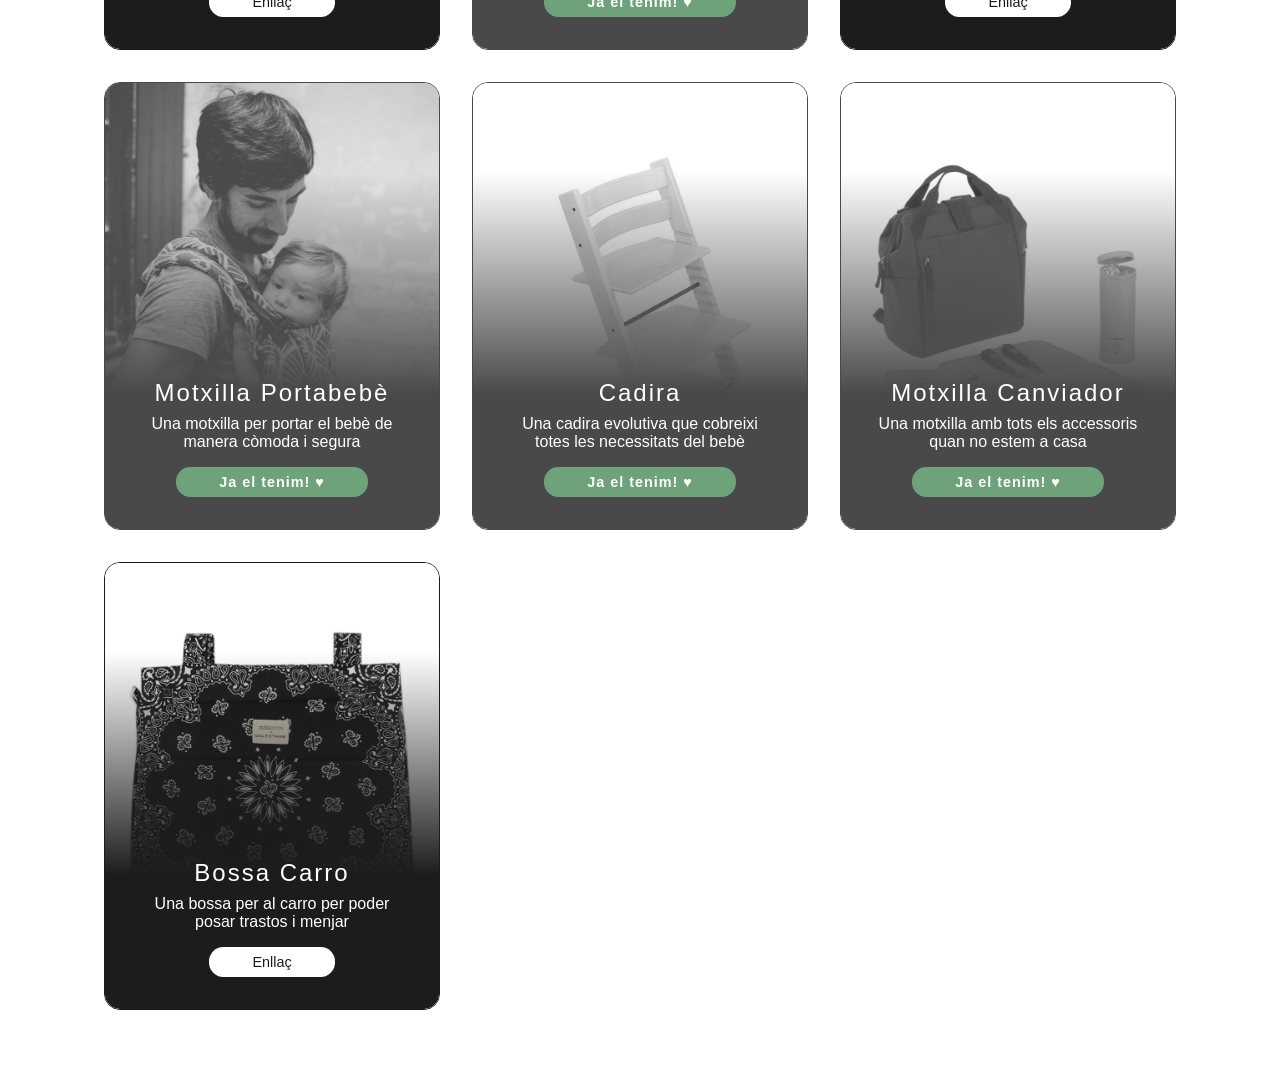
==== commit 61031aec: "feat: actualitza tenguis" ====
--- a/index.html
+++ b/index.html
@@ -58,33 +58,36 @@
       </div>
     </div>
 
-    <div class="tarjeta">
+    <div class="tarjeta tengui">
       <img alt="monitor" src="img/monitor.jpg">
       <div class="overlay">
         <h3>Monitor</h3>
         <p>Per estar segurs que tot està bé mentre dorm</p>
-        <a target="_blank"
-          href="https://www.philips.de/c-p/SCD973_26/premium-verbunden-baby-monitor-verbunden">Enllaç</a>
-      </div>
-    </div>
-
-    <div class="tarjeta">
+        <!-- <a target="_blank"
+          href="https://www.philips.de/c-p/SCD973_26/premium-verbunden-baby-monitor-verbunden">Enllaç</a> -->
+        <span class="banner">Ja el tenim! ♥</span>
+      </div>
+    </div>
+
+    <div class="tarjeta tengui">
       <img alt="canviador" src="img/canviadorb.jpg">
       <div class="overlay">
         <h3>Canviador</h3>
         <p>Un canviador per canviar els panyals</p>
-        <a target="_blank"
-          href="https://sleepesheep.com/products/changing-mat-set-of-6-elements-zoo-and-blueberry?variant=53112164974925">Enllaç</a>
-      </div>
-    </div>
-
-    <div class="tarjeta">
+        <!-- <a target="_blank"
+          href="https://sleepesheep.com/products/changing-mat-set-of-6-elements-zoo-and-blueberry?variant=53112164974925">Enllaç</a> -->
+        <span class="banner">Ja el tenim! ♥</span>
+      </div>
+    </div>
+
+    <div class="tarjeta tengui">
       <img alt="paperera panyals" src="img/panyals.jpg">
       <div class="overlay">
         <h3>Paperera Panyals</h3>
         <p>Una paperera per a panyals i moltes caquetes</p>
-        <a target="_blank"
-          href="https://www.babyone.de/windeleimer/chicco/windeleimer-odour-off-white/2000572473408.html?StoreID=80">Enllaç</a>
+        <!-- <a target="_blank"
+          href="https://www.babyone.de/windeleimer/chicco/windeleimer-odour-off-white/2000572473408.html?StoreID=80">Enllaç</a> -->
+        <span class="banner">Ja el tenim! ♥</span>
       </div>
     </div>
 
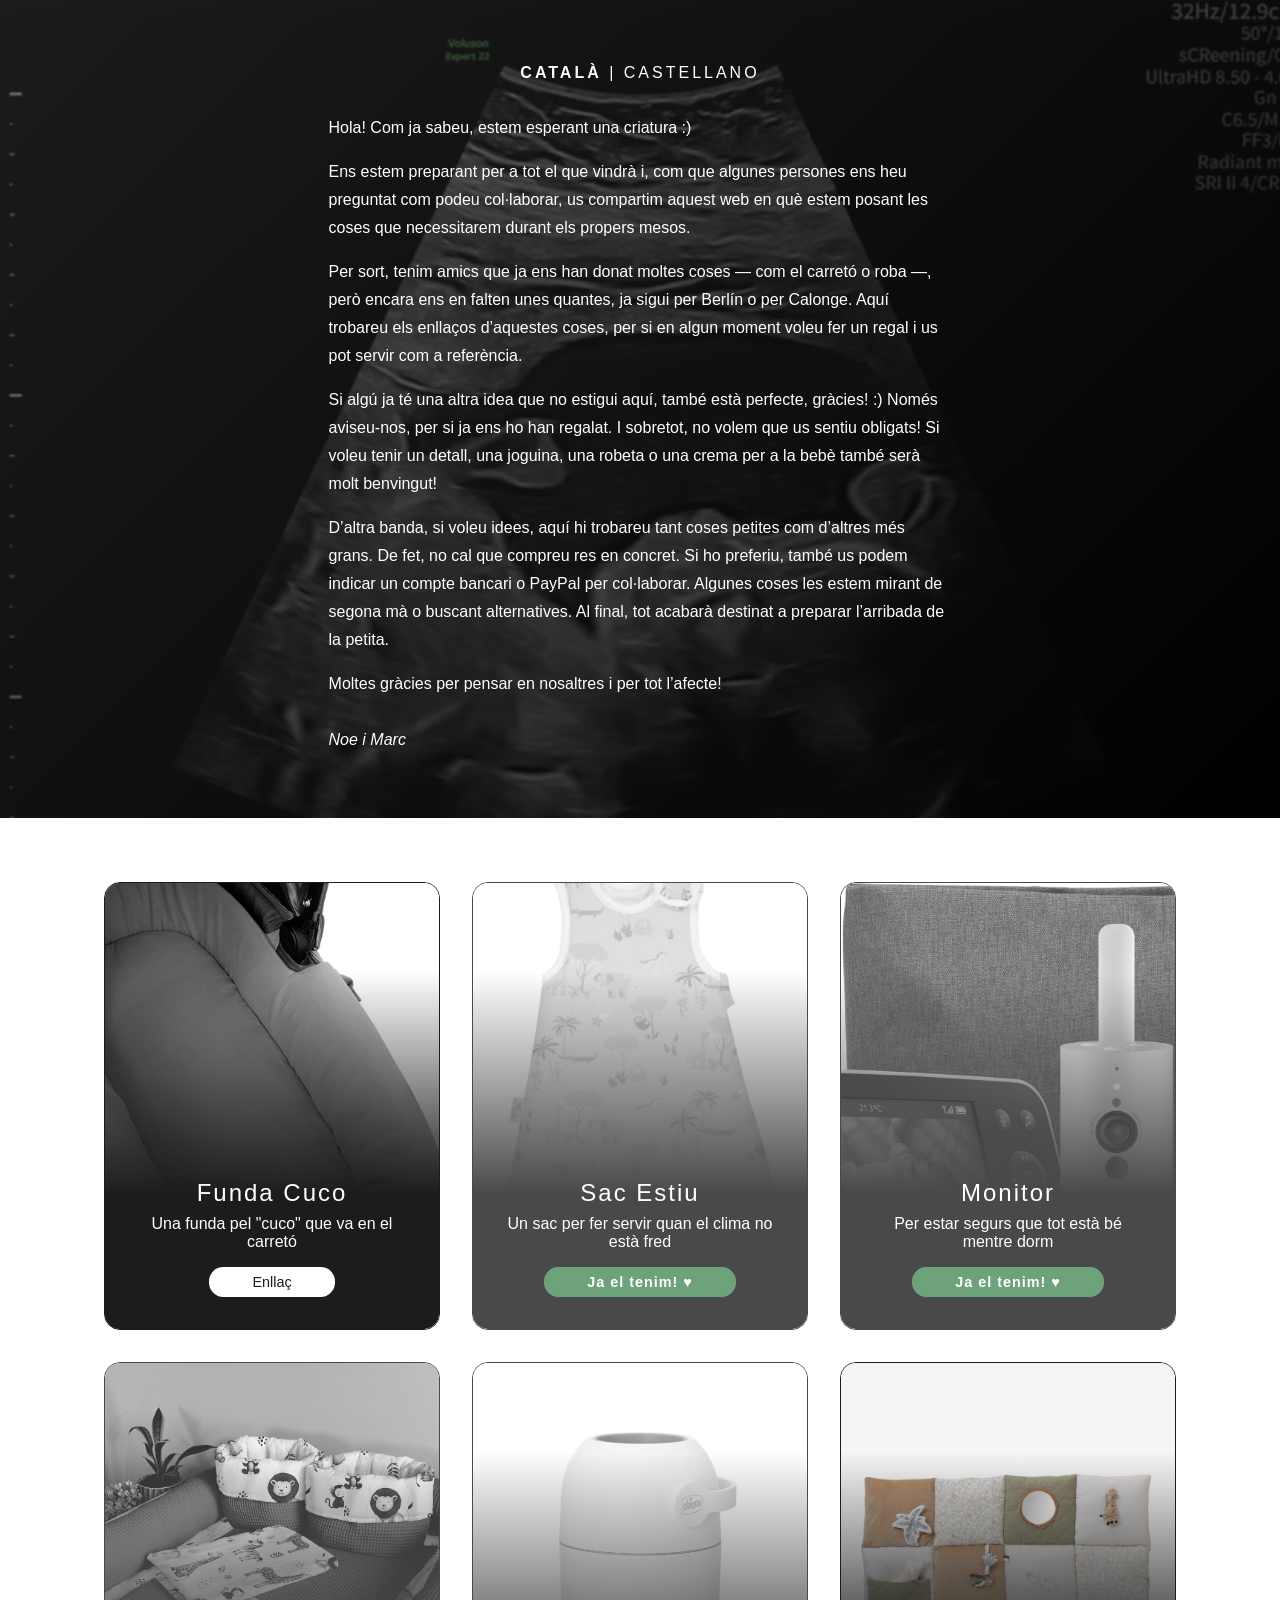
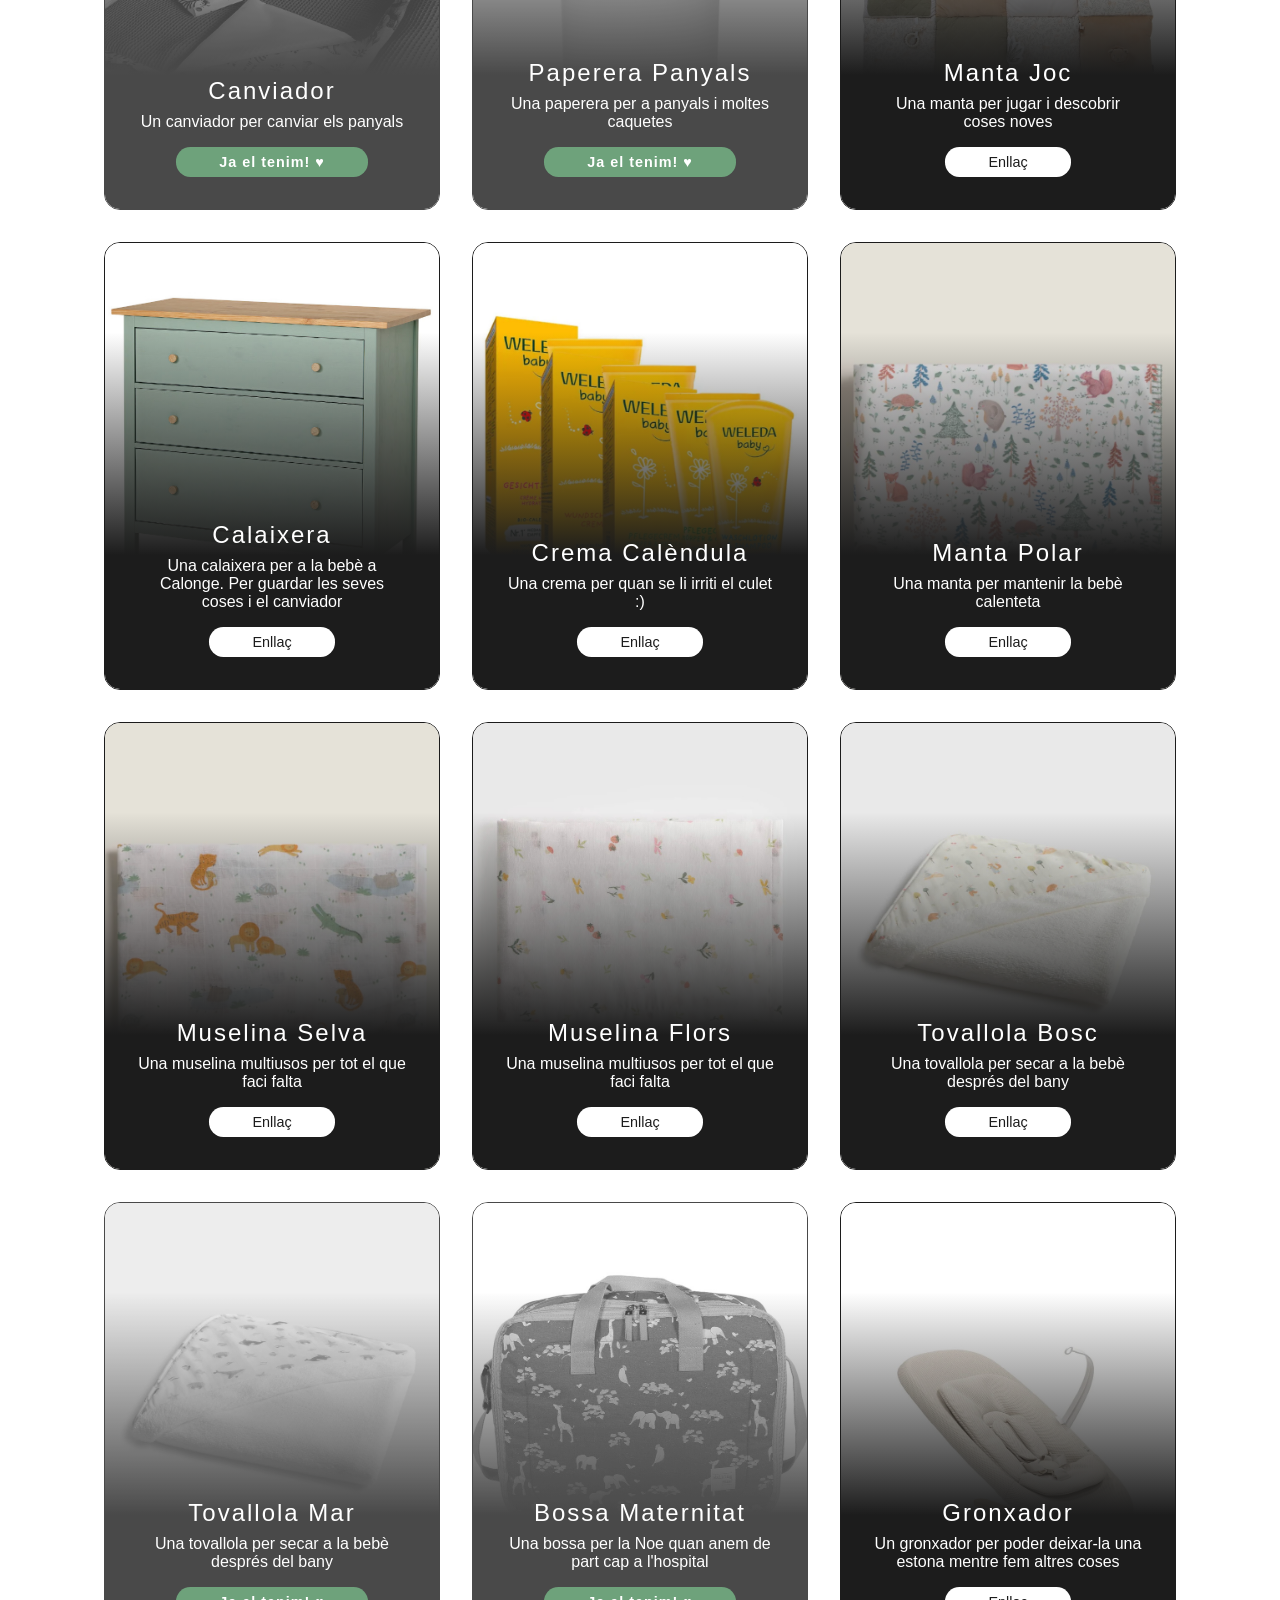
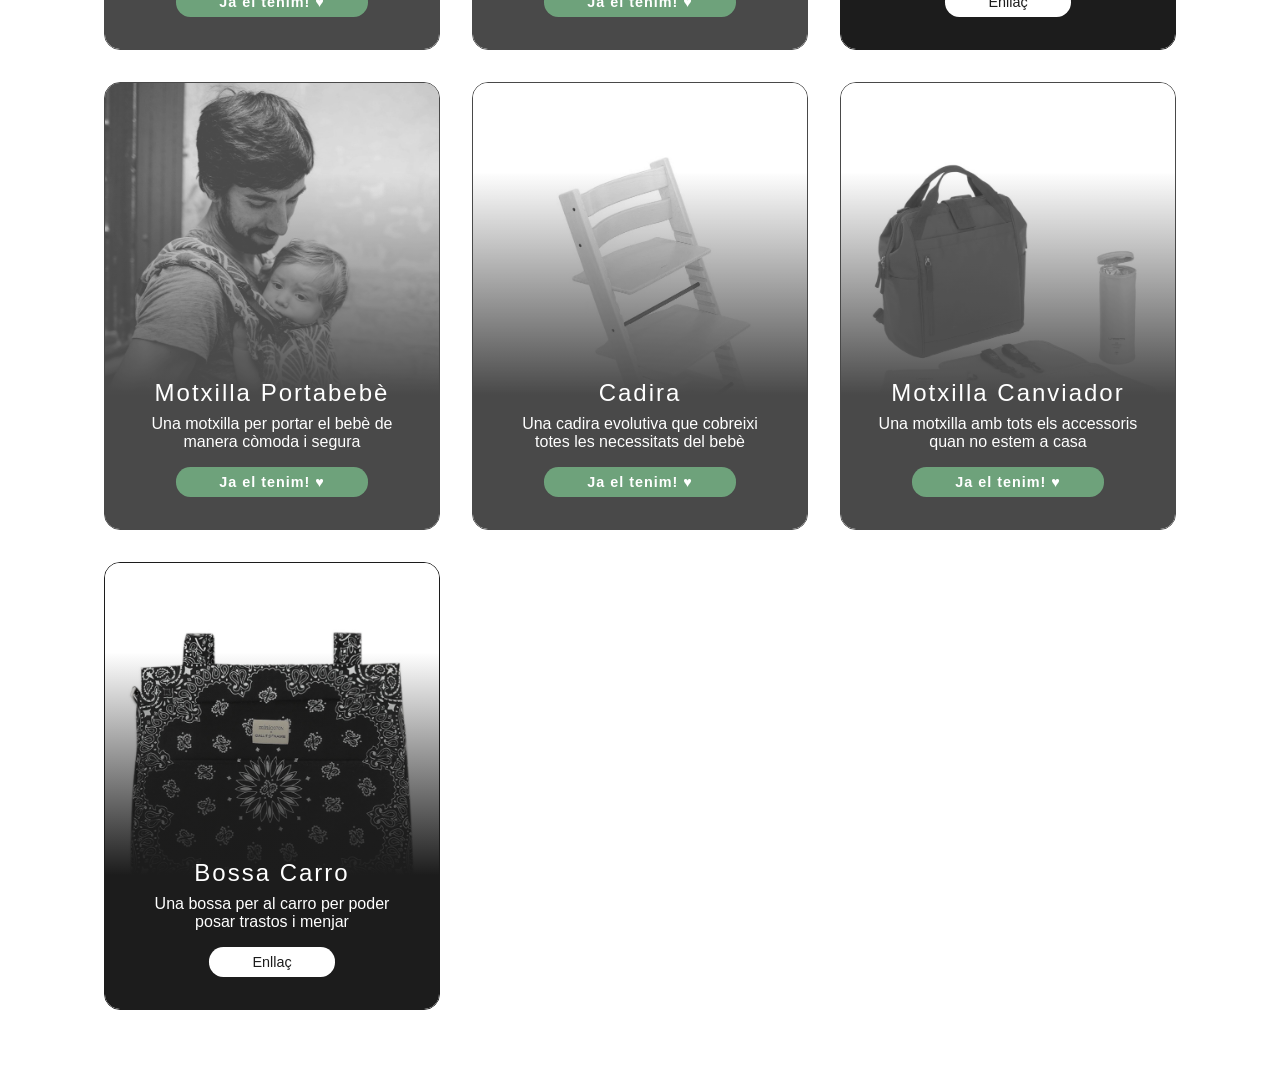
==== commit a4eb00af: "chore: marca tenguis" ====
--- a/index.html
+++ b/index.html
@@ -49,12 +49,13 @@
       </div>
     </div>
 
-    <div class="tarjeta">
+    <div class="tarjeta tengui">
       <img alt="monitor" src="img/sac.jpg">
       <div class="overlay">
         <h3>Sac Estiu</h3>
         <p>Un sac per fer servir quan el clima no està fred</p>
-        <a target="_blank" href="https://www.alvi.de/products/baby-maxime-jungle?variant=51499314282837">Enllaç</a>
+        <!-- <a target="_blank" href="https://www.alvi.de/products/baby-maxime-jungle?variant=51499314282837">Enllaç</a> -->
+        <span class="banner">Ja el tenim! ♥</span>
       </div>
     </div>
 
@@ -161,13 +162,14 @@
       </div>
     </div>
 
-    <div class="tarjeta">
+    <div class="tarjeta tengui">
       <img alt="tovallola" src="img/tovallola.jpg">
       <div class="overlay">
         <h3>Tovallola Mar</h3>
         <p>Una tovallola per secar a la bebè després del bany</p>
-        <a target="_blank"
-          href="https://www.textura-interiors.com/products/toalla-bano-algodon-sealu-blanco-bebe-bano">Enllaç</a>
+        <!-- <a target="_blank"
+          href="https://www.textura-interiors.com/products/toalla-bano-algodon-sealu-blanco-bebe-bano">Enllaç</a> -->
+        <span class="banner">Ja el tenim! ♥</span>
       </div>
     </div>
 
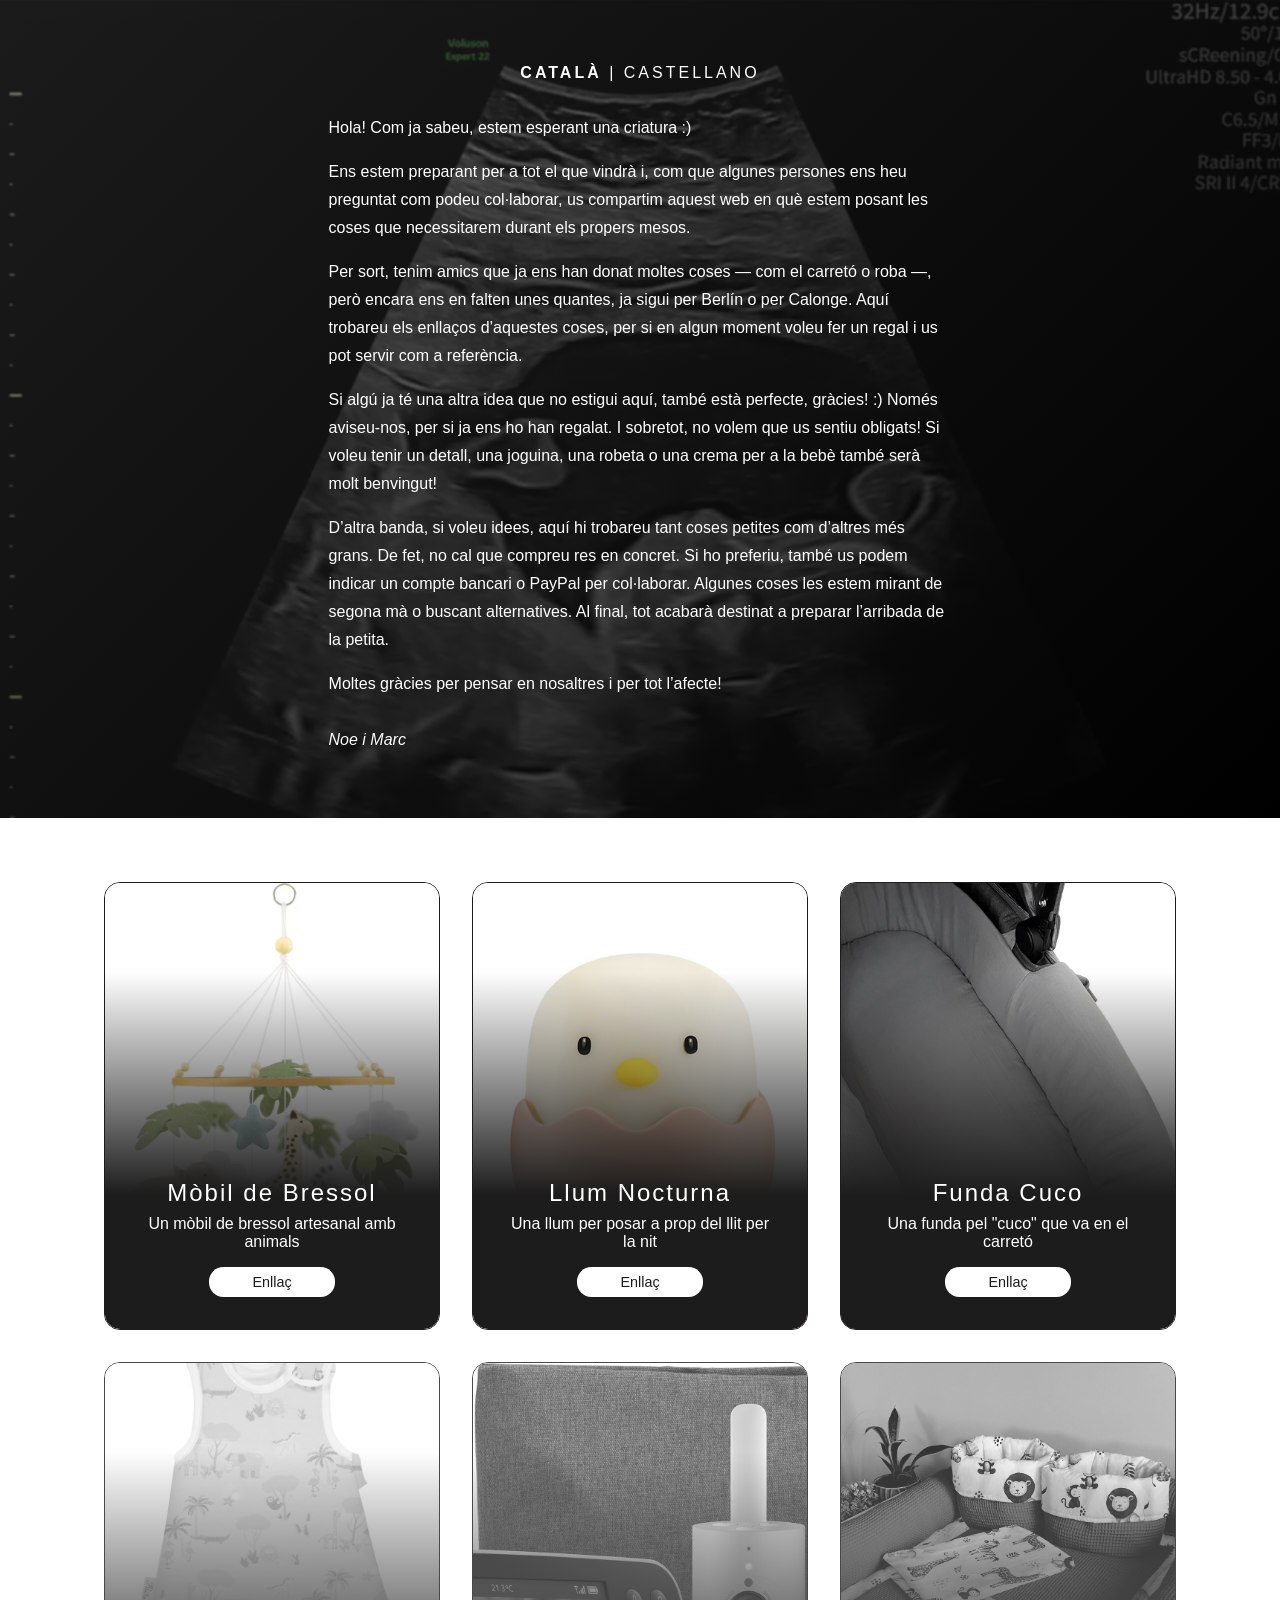
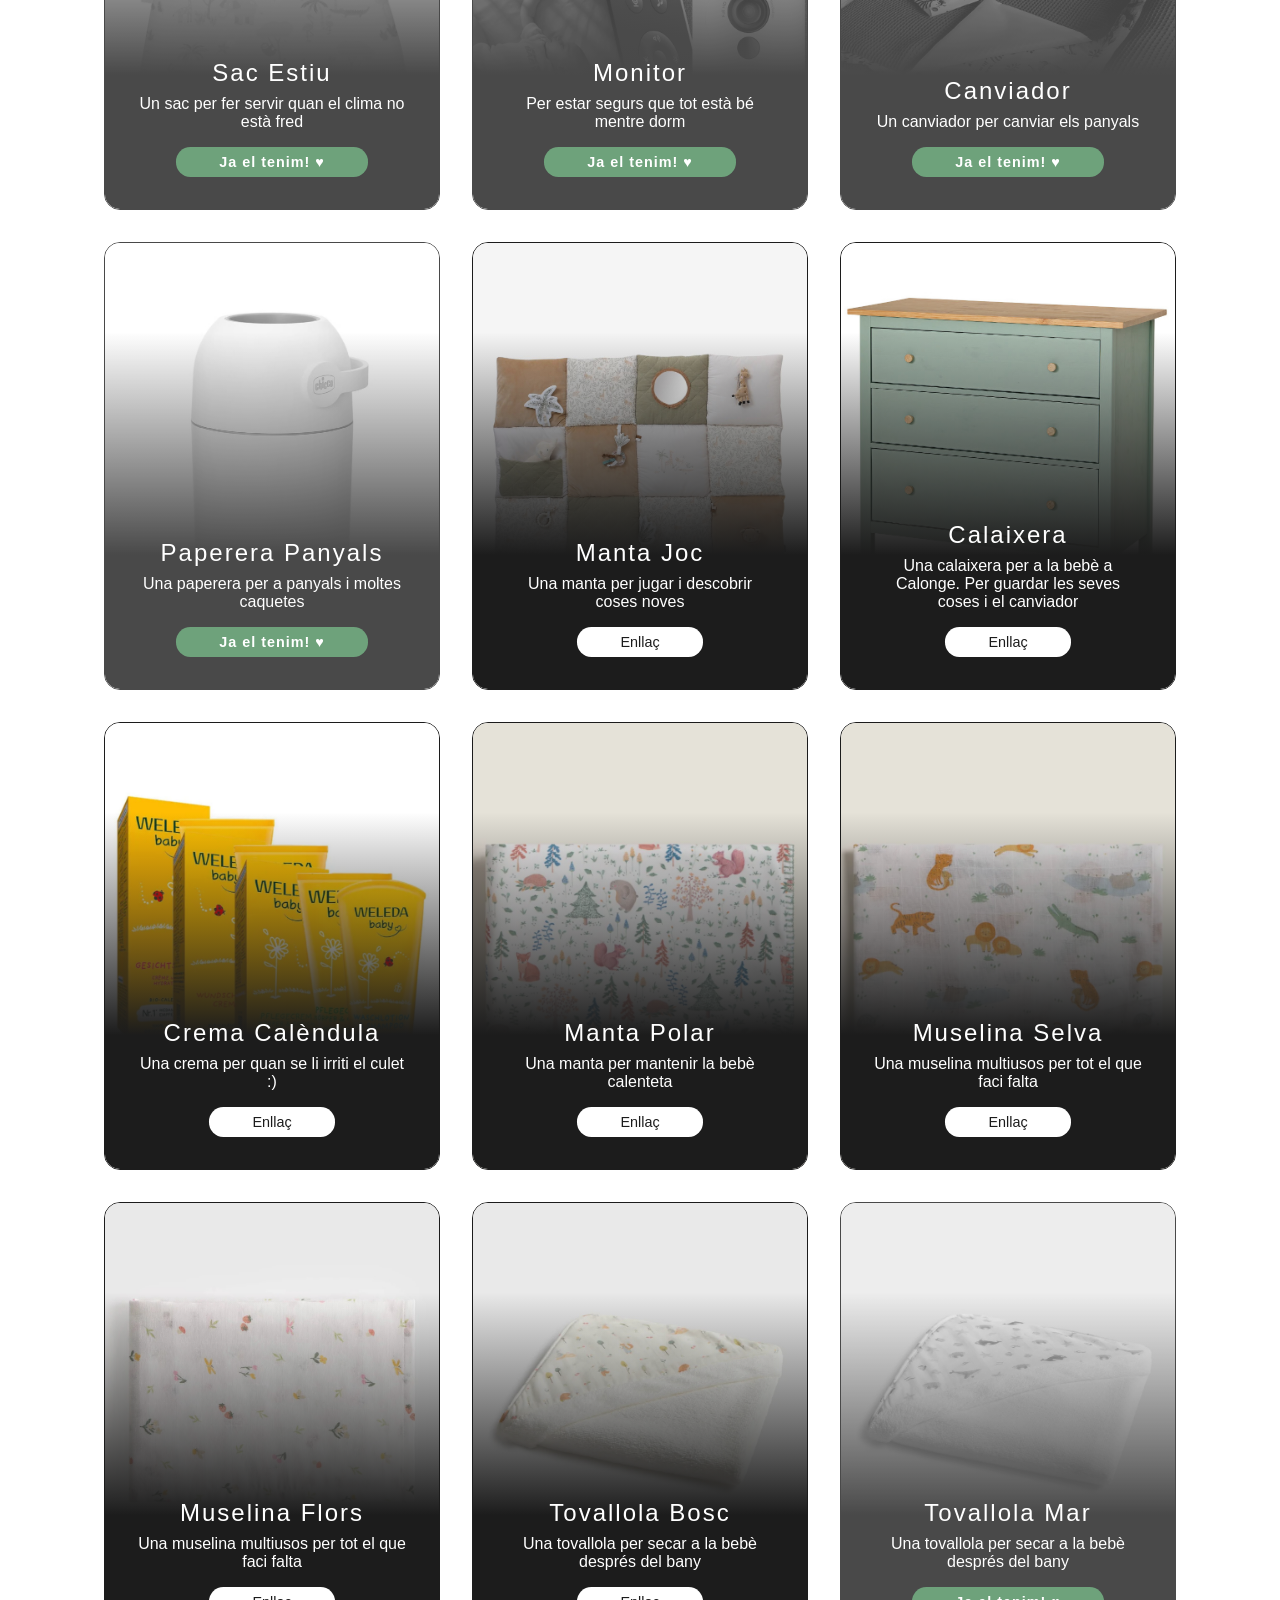
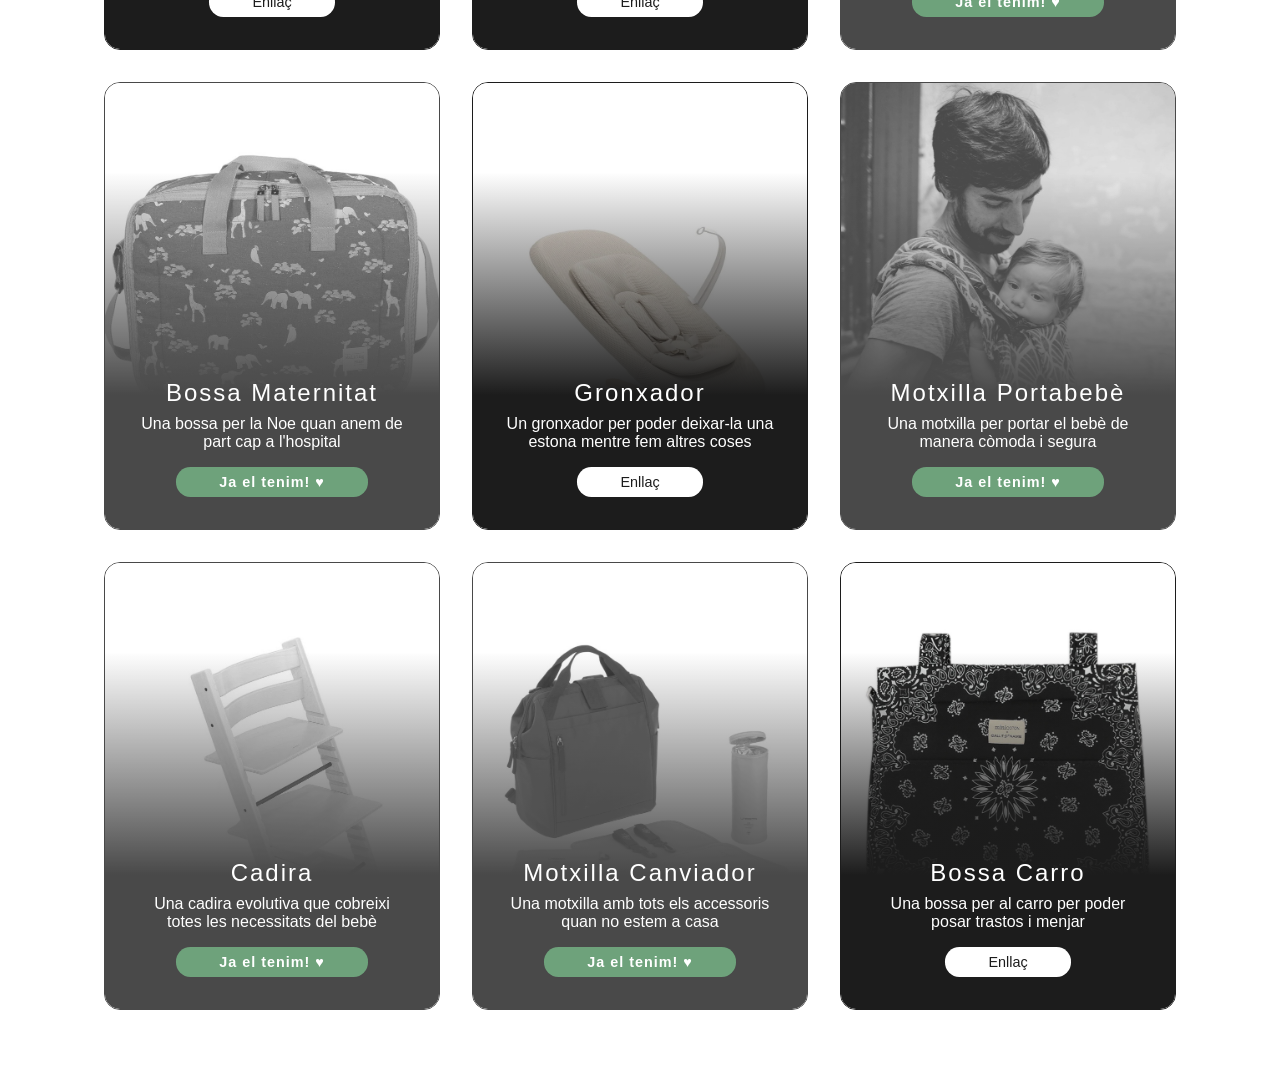
==== commit 21c1701b: "feat: afegeix llum i mòbil" ====
--- a/index.html
+++ b/index.html
@@ -40,6 +40,25 @@
   <section class="productes">
 
     <div class="tarjeta">
+      <img alt="movil" src="img/movil.jpg">
+      <div class="overlay">
+        <h3>Mòbil de Bressol</h3>
+        <p>Un mòbil de bressol artesanal amb animals</p>
+        <a target="_blank" href="https://www.maisonsdumonde.com/ES/es/p/movil-la-sabana-M23078314.htm">Enllaç</a>
+      </div>
+    </div>
+
+    <div class="tarjeta">
+      <img alt="llum" src="img/llum.jpg">
+      <div class="overlay">
+        <h3>Llum Nocturna</h3>
+        <p>Una llum per posar a prop del llit per la nit</p>
+        <a target="_blank"
+          href="https://www.babyone.de/nachtlicht/megalight/eggy-egg-nachtlicht/2000589451208.html">Enllaç</a>
+      </div>
+    </div>
+
+    <div class="tarjeta">
       <img alt="funda" src="img/funda.jpg">
       <div class="overlay">
         <h3>Funda Cuco</h3>
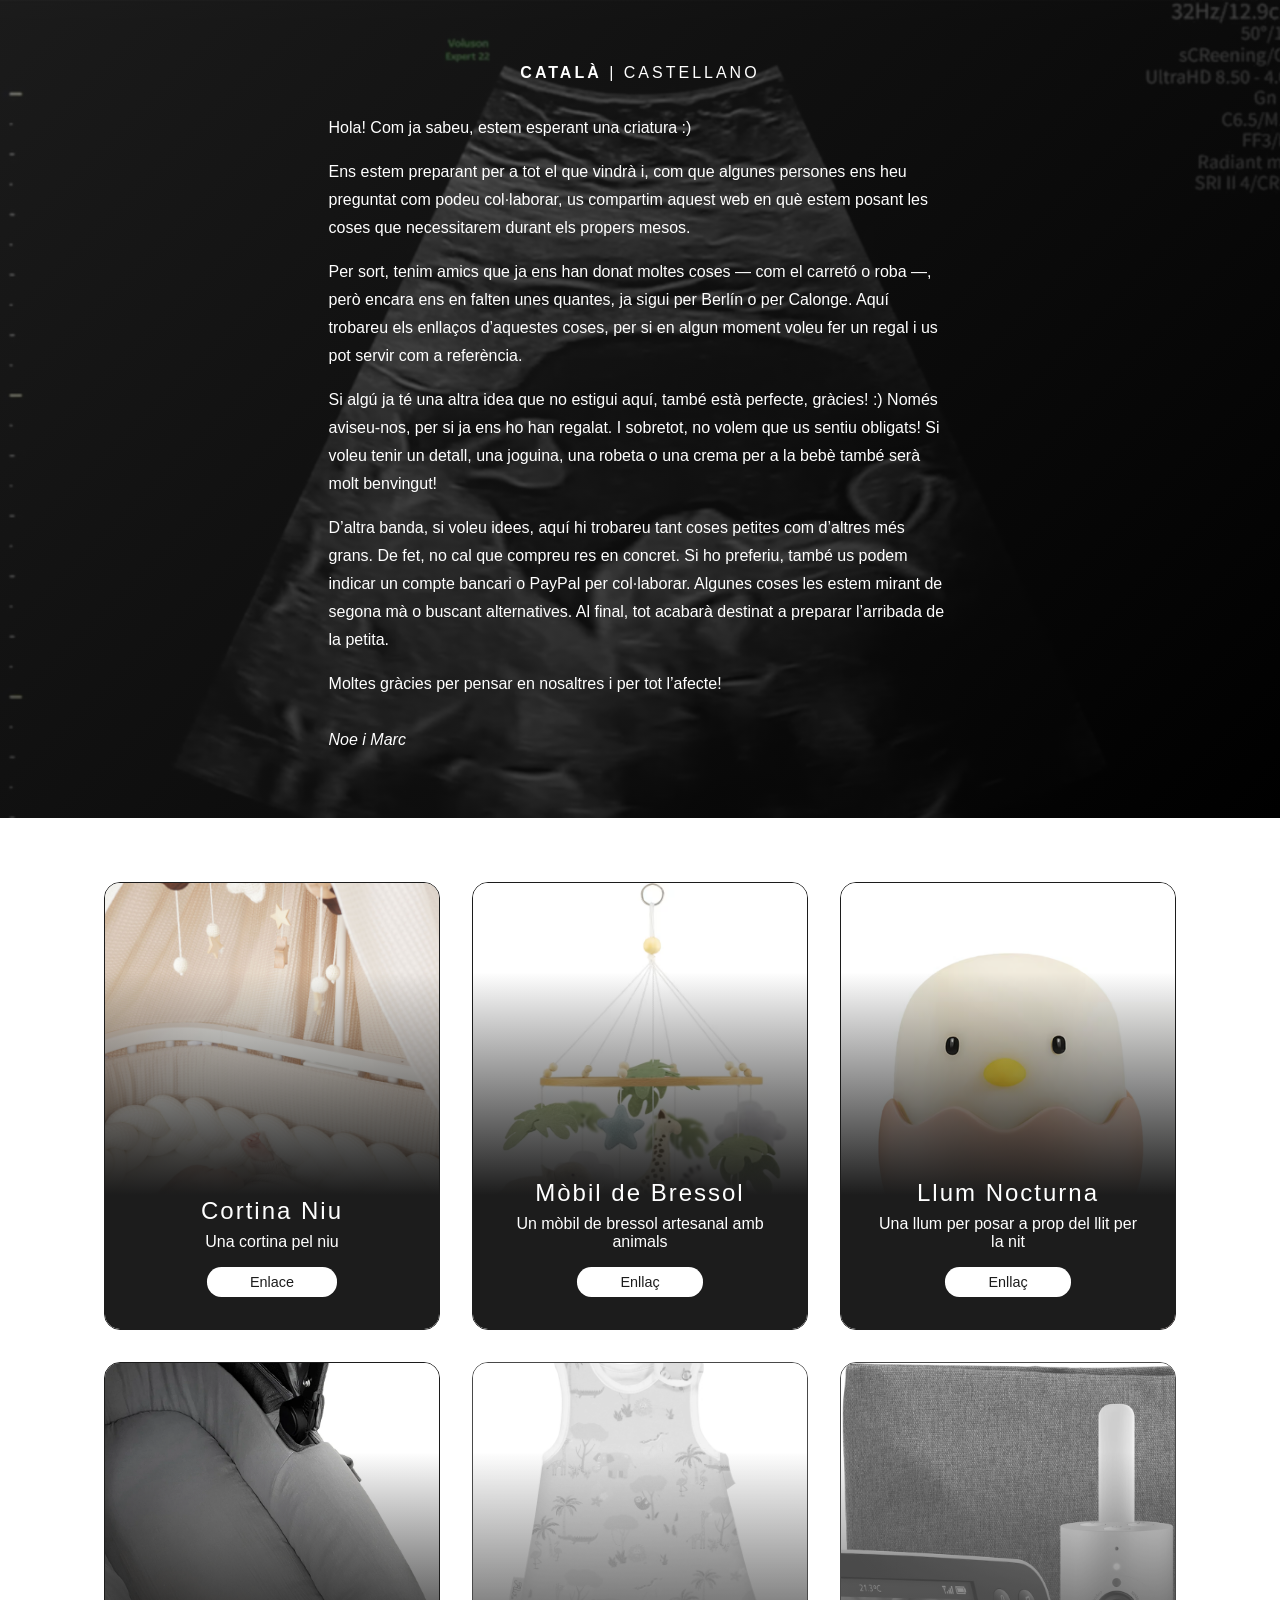
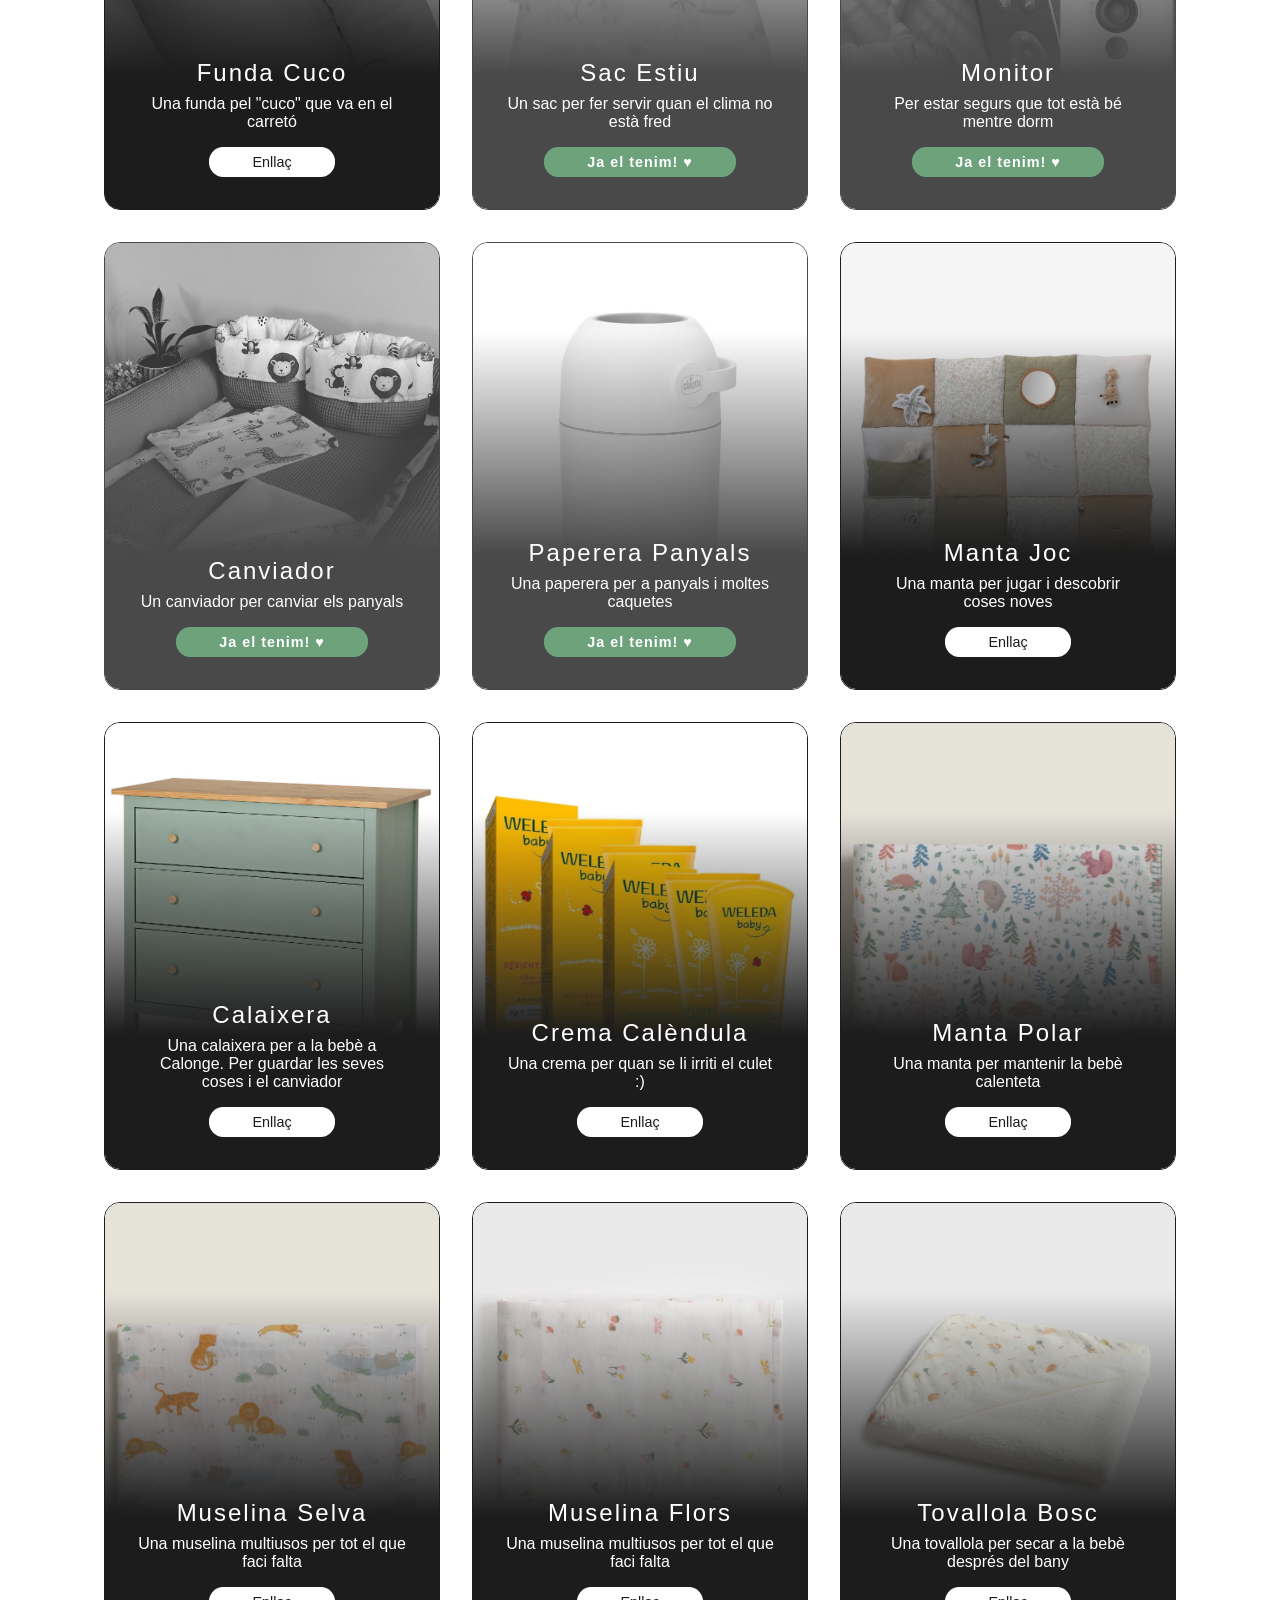
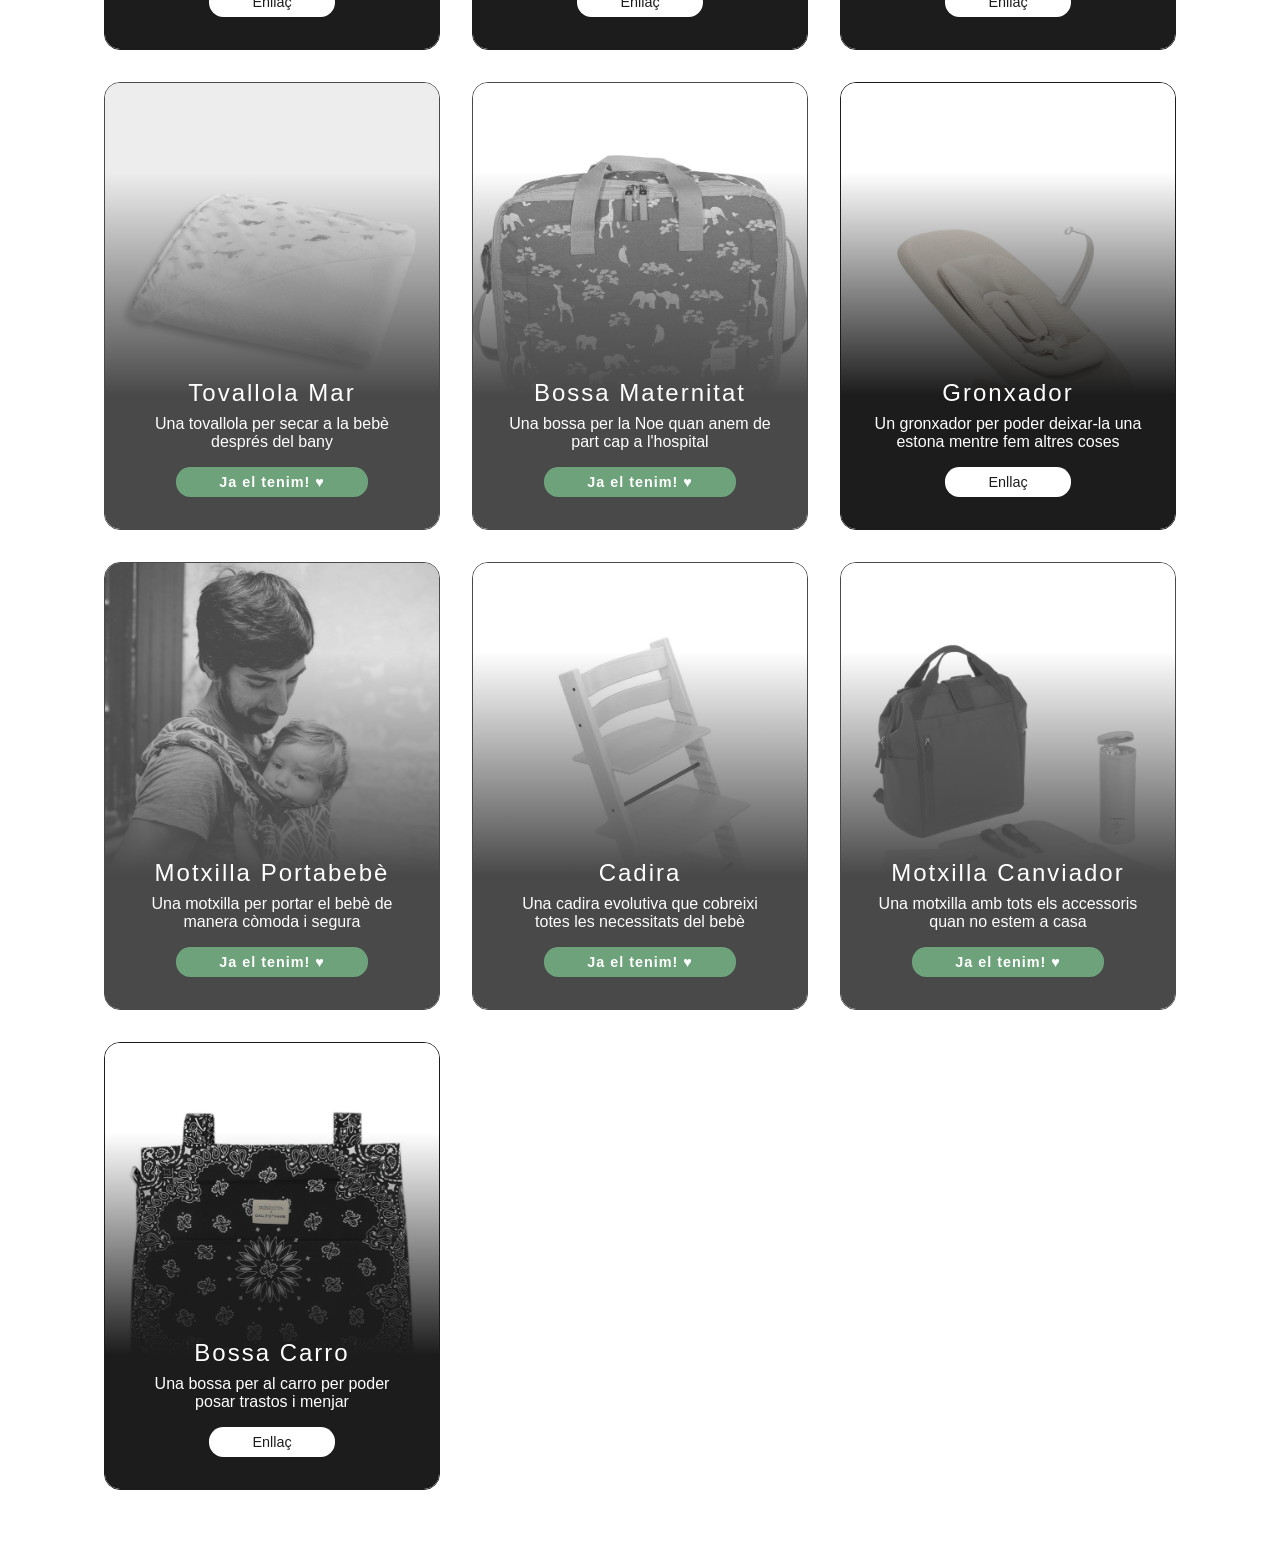
==== commit 429b5fe5: "feat: afegeix cortina niu" ====
--- a/index.html
+++ b/index.html
@@ -40,6 +40,16 @@
   <section class="productes">
 
     <div class="tarjeta">
+      <img alt="cortina niu" src="img/niu.jpg">
+      <div class="overlay">
+        <h3>Cortina Niu</h3>
+        <p>Una cortina pel niu</p>
+        <a target="_blank"
+          href="https://babybay.de/babybay-nestchen-waffelpique-passend-fuer-modell-maxi-boxspring-comfort-und-comfort-plus-jadegruen">Enlace</a>
+      </div>
+    </div>
+
+    <div class="tarjeta">
       <img alt="movil" src="img/movil.jpg">
       <div class="overlay">
         <h3>Mòbil de Bressol</h3>
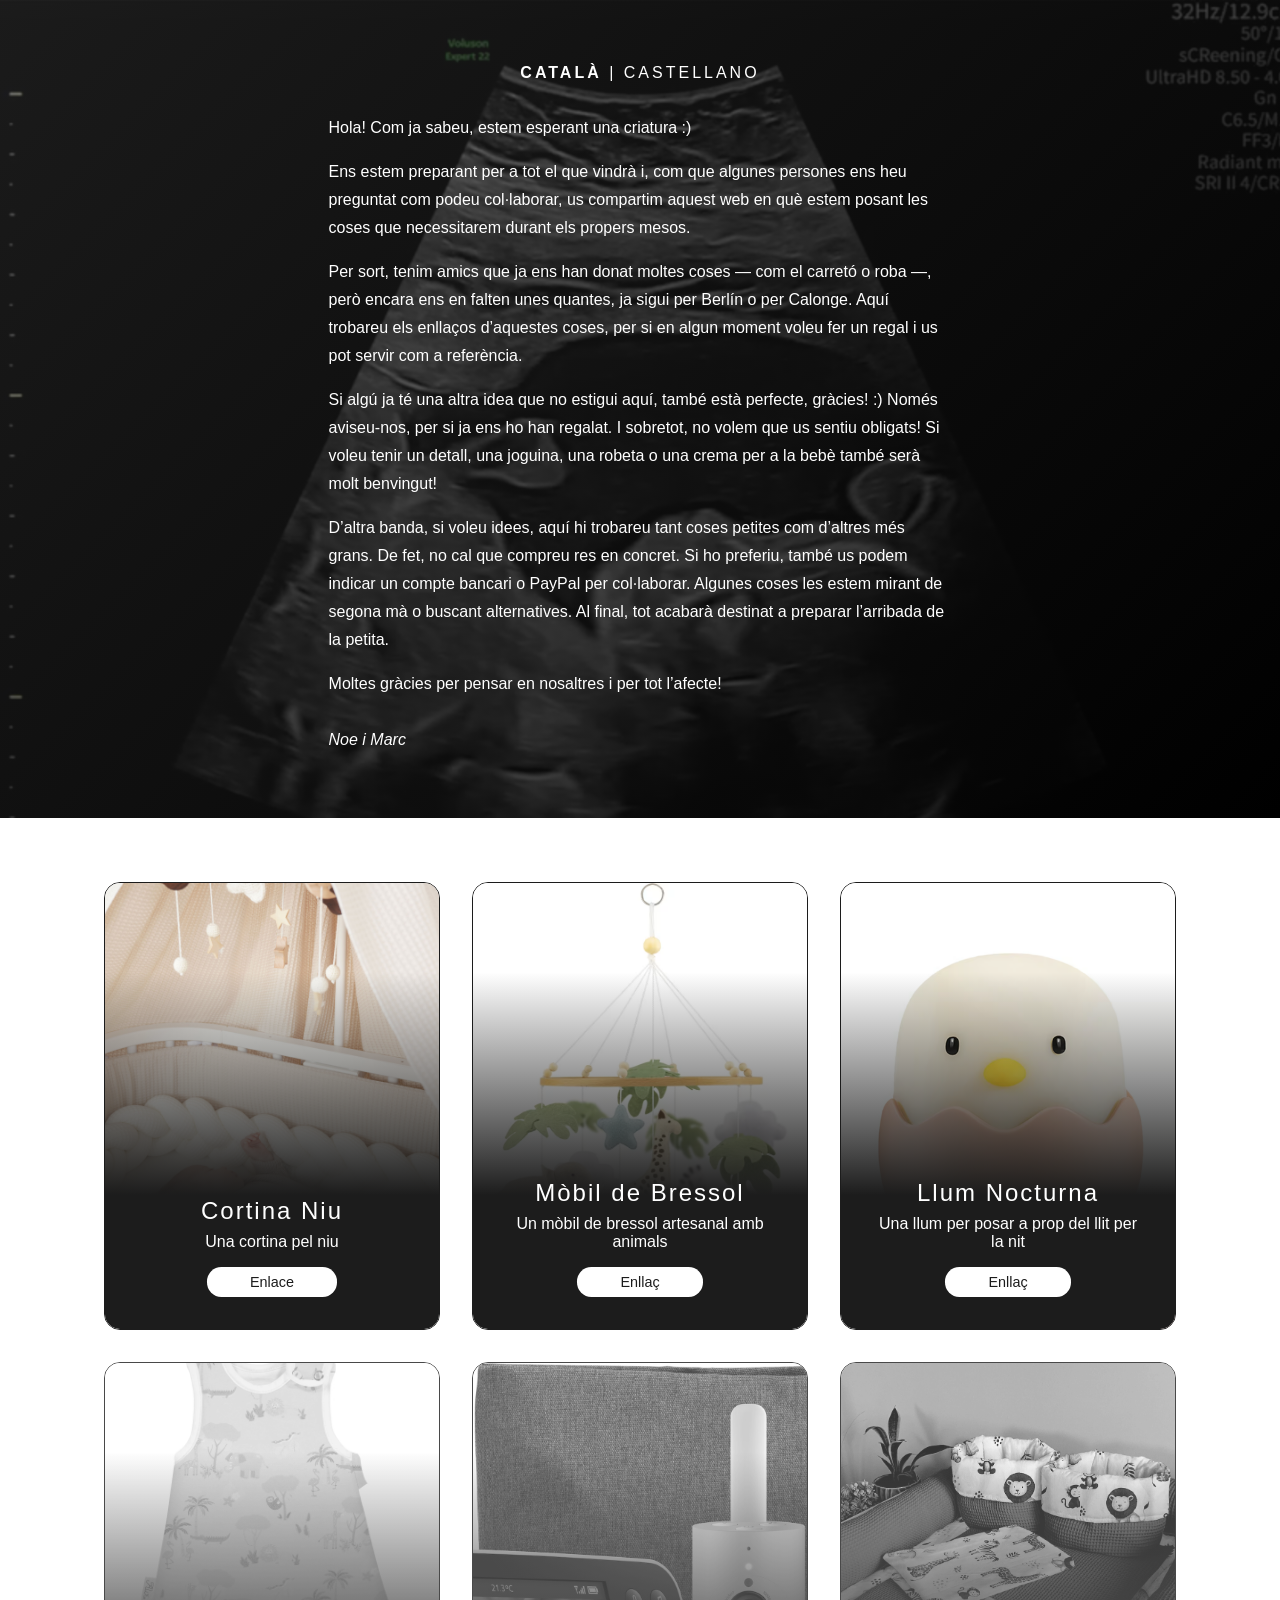
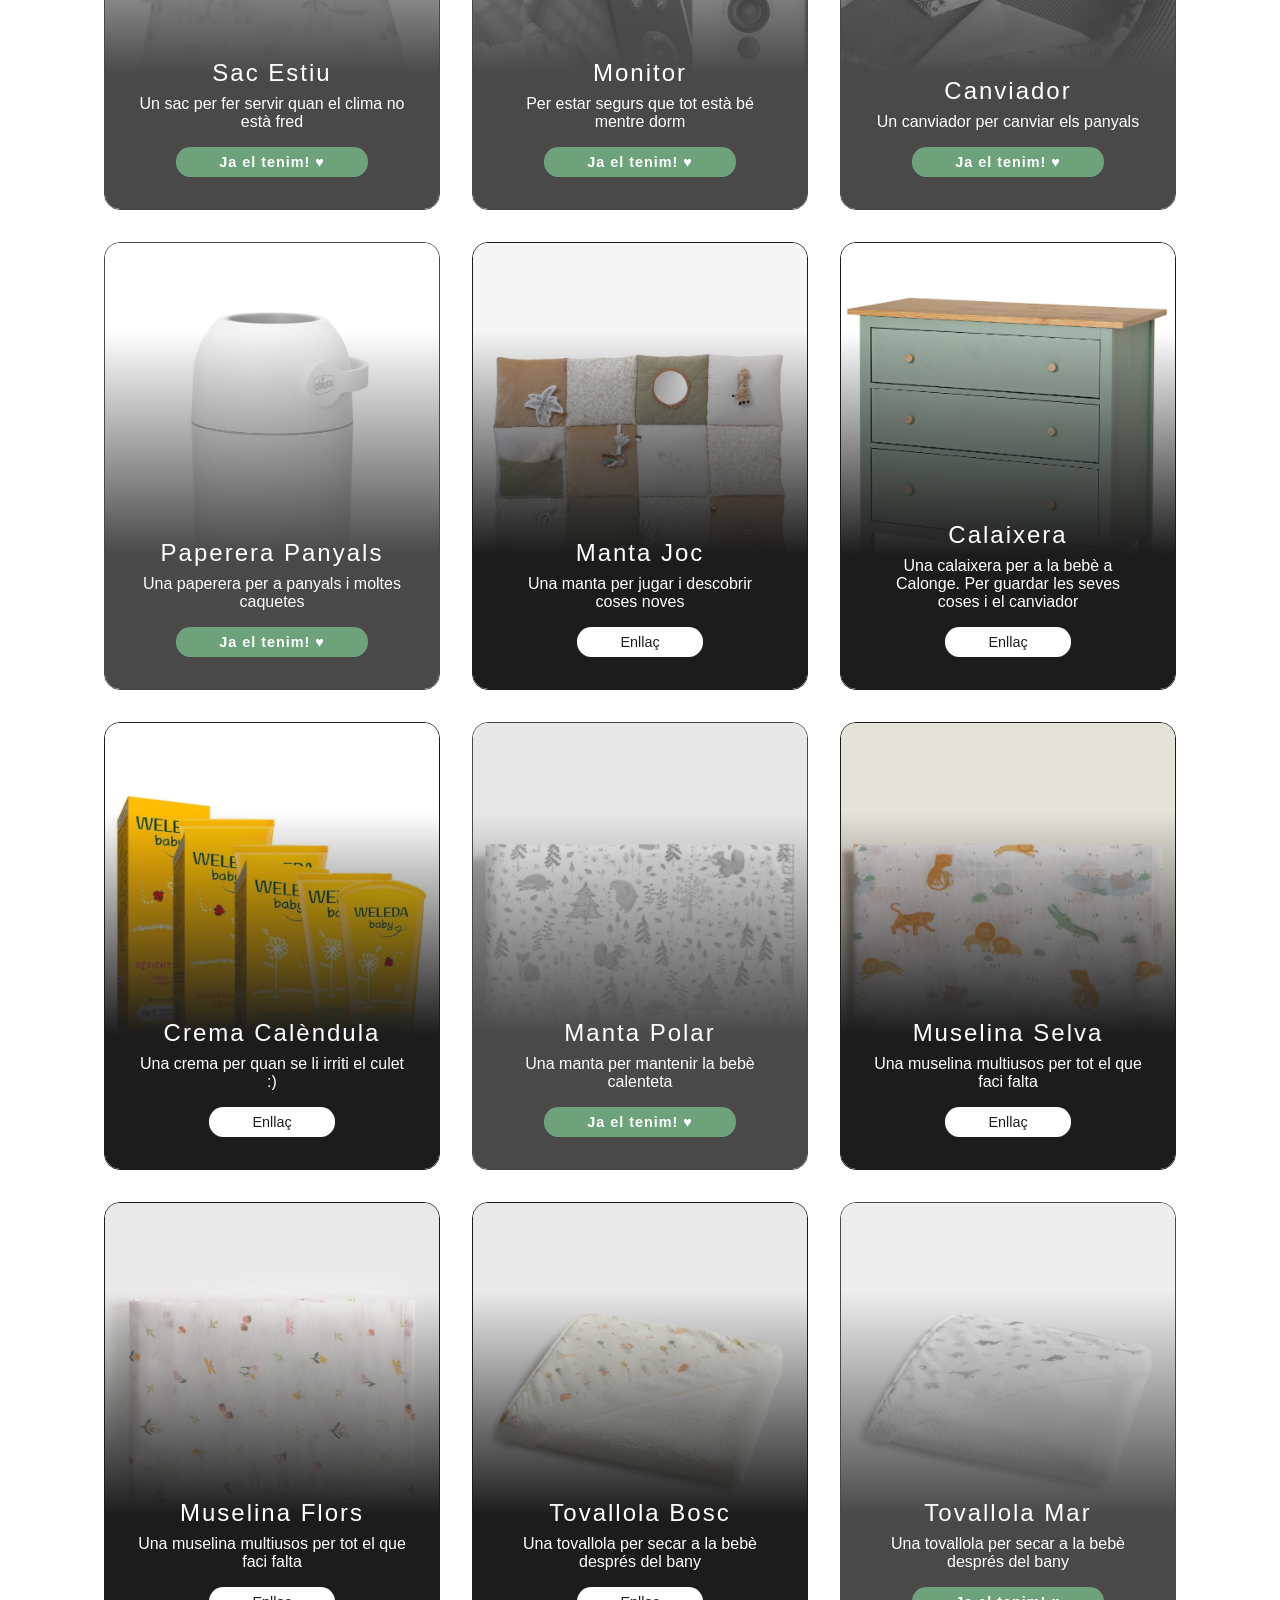
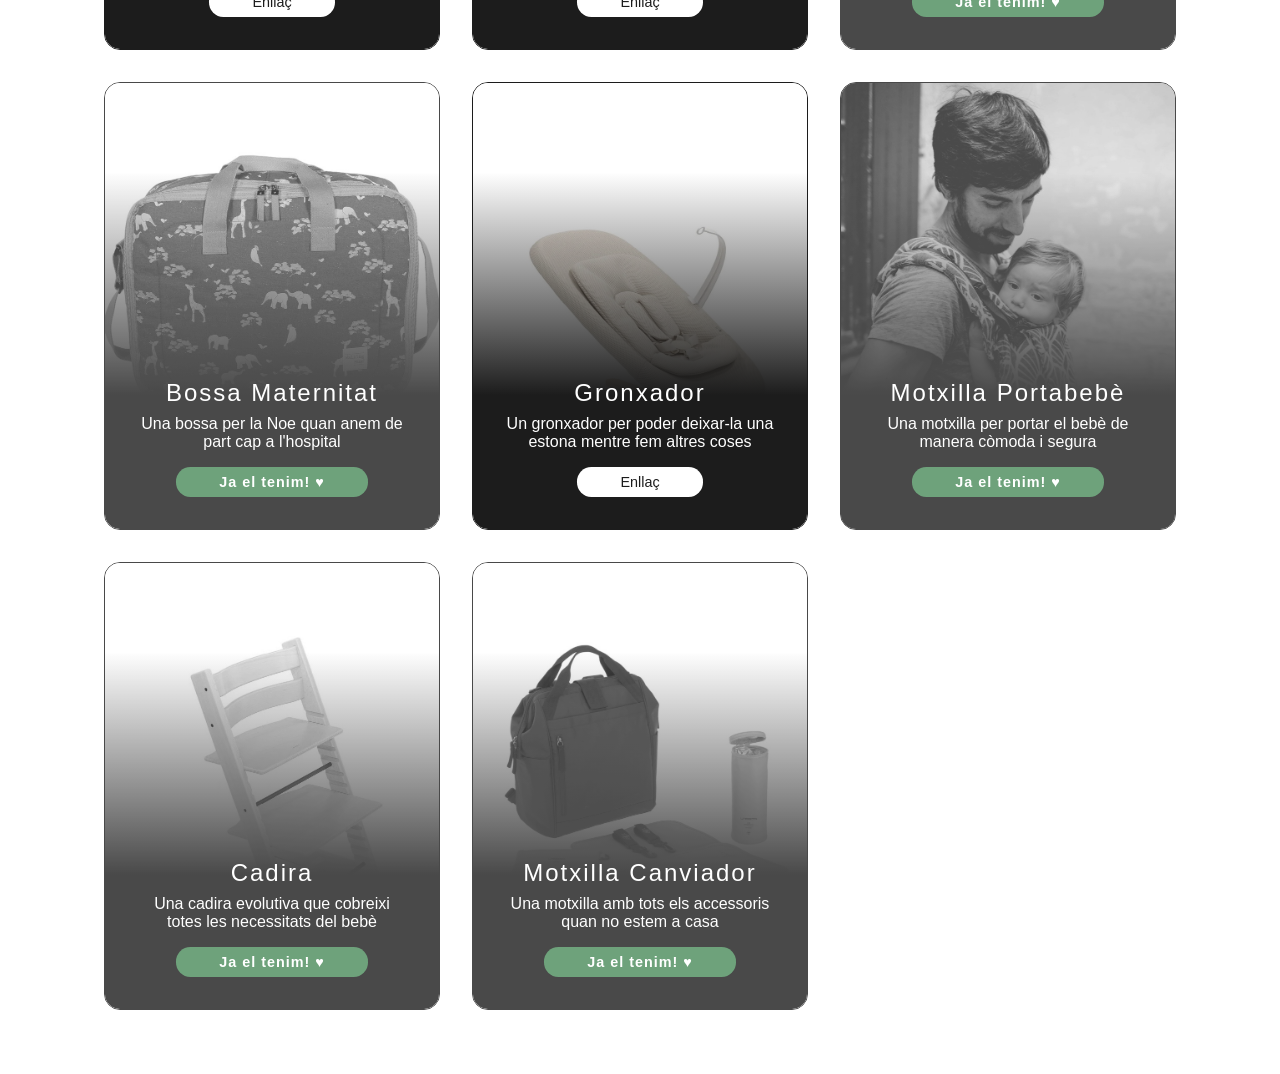
==== commit e3ccf42e: "feat: actualitza llista" ====
--- a/index.html
+++ b/index.html
@@ -68,7 +68,7 @@
       </div>
     </div>
 
-    <div class="tarjeta">
+    <!-- <div class="tarjeta">
       <img alt="funda" src="img/funda.jpg">
       <div class="overlay">
         <h3>Funda Cuco</h3>
@@ -76,7 +76,7 @@
         <a target="_blank"
           href="https://minicoton.com/ca/products/funda-capazo-cybex-priam-blau-polsegos?pr_prod_strat=e5_desc&pr_rec_id=314387182&pr_rec_pid=8526812414142&pr_ref_pid=8526823751870&pr_seq=uniform&variant=45215392628926">Enllaç</a>
       </div>
-    </div>
+    </div> -->
 
     <div class="tarjeta tengui">
       <img alt="monitor" src="img/sac.jpg">
@@ -151,13 +151,14 @@
       </div>
     </div>
 
-    <div class="tarjeta">
+    <div class="tarjeta tengui">
       <img alt="manta" src="img/manta.jpg">
       <div class="overlay">
         <h3>Manta Polar</h3>
         <p>Una manta per mantenir la bebè calenteta</p>
-        <a target="_blank"
-          href="https://www.textura-interiors.com/products/plaids-poliester-bosqui-blanco-bebe-cama">Enllaç</a>
+        <!-- <a target="_blank"
+          href="https://www.textura-interiors.com/products/plaids-poliester-bosqui-blanco-bebe-cama">Enllaç</a> -->
+        <span class="banner">Ja el tenim! ♥</span>
       </div>
     </div>
 
@@ -251,7 +252,7 @@
       </div>
     </div>
 
-    <div class="tarjeta">
+    <!-- <div class="tarjeta">
       <img alt="bossa" src="img/bossa.jpg">
       <div class="overlay">
         <h3>Bossa Carro</h3>
@@ -259,7 +260,7 @@
         <a target="_blank"
           href="https://minicoton.com/ca/collections/icona/products/bossa-icon-negra-3?variant=45215383224510">Enllaç</a>
       </div>
-    </div>
+    </div> -->
 
   </section>
 
